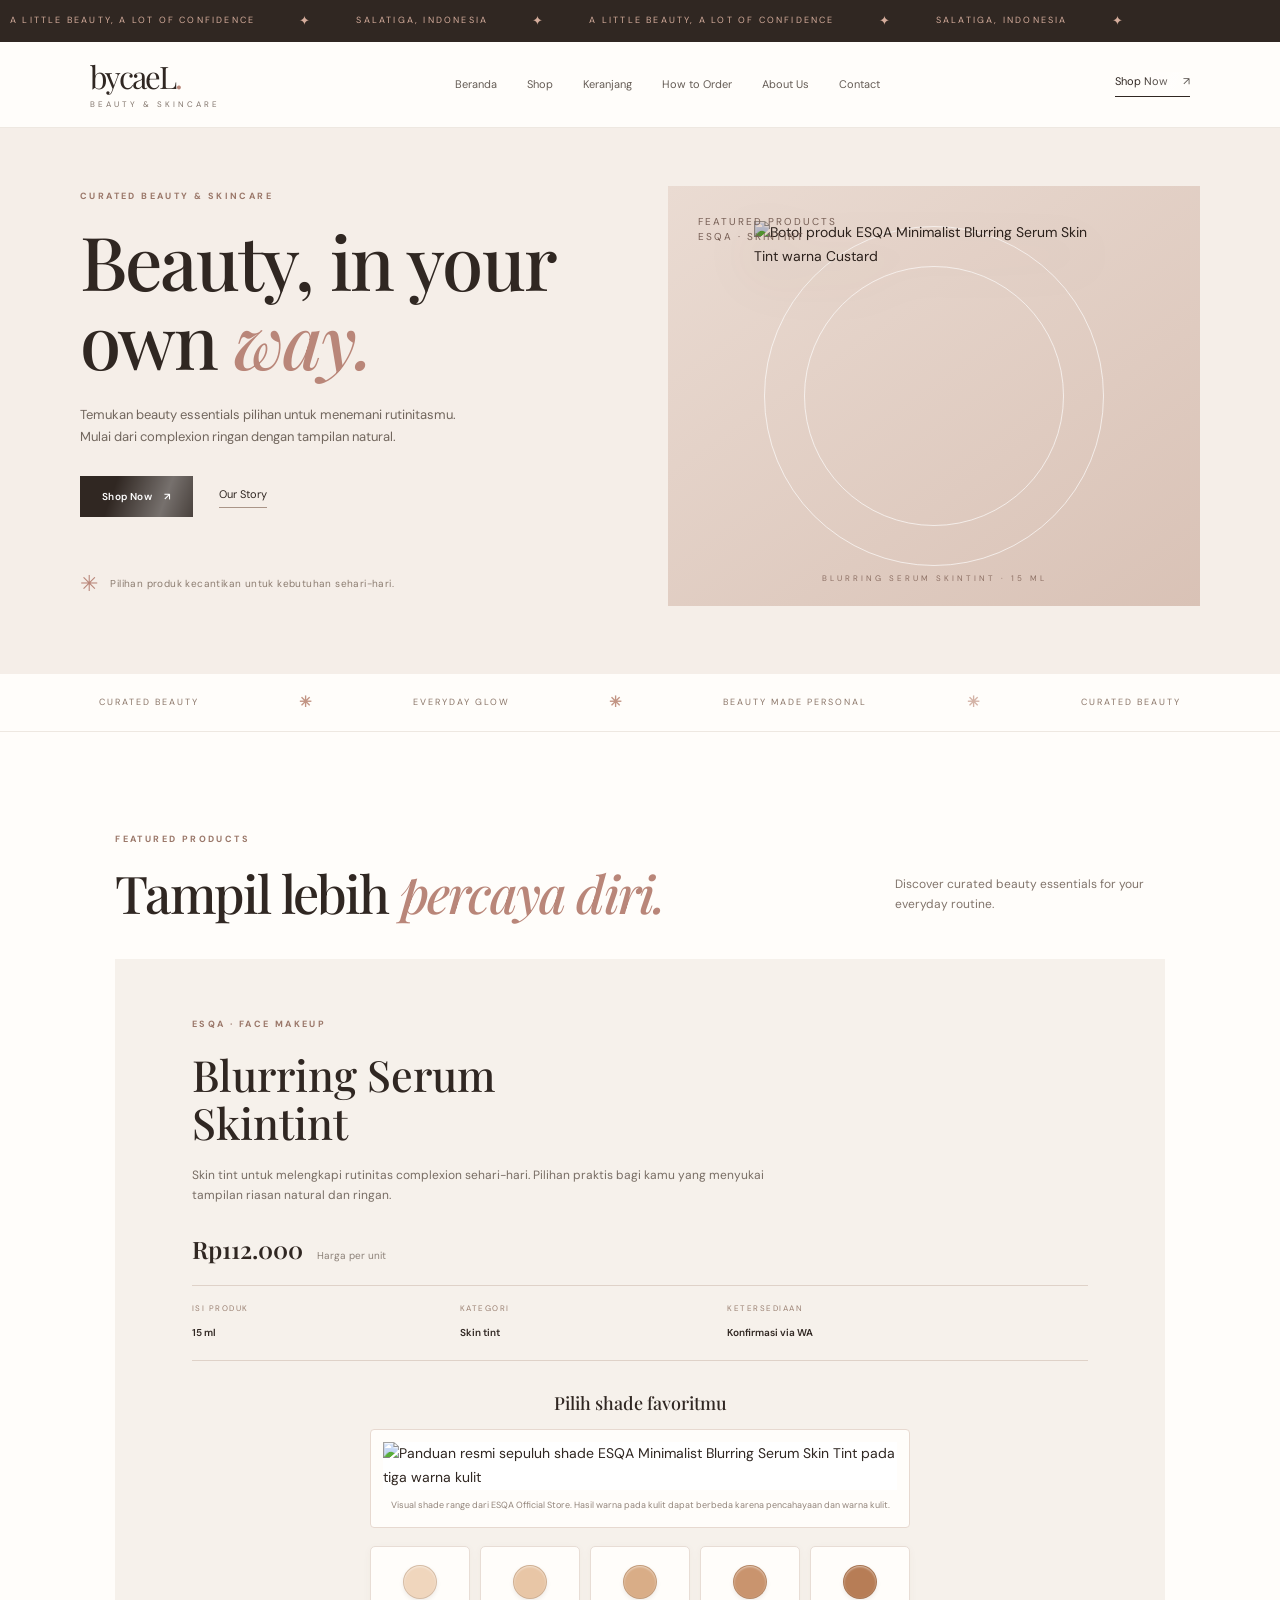
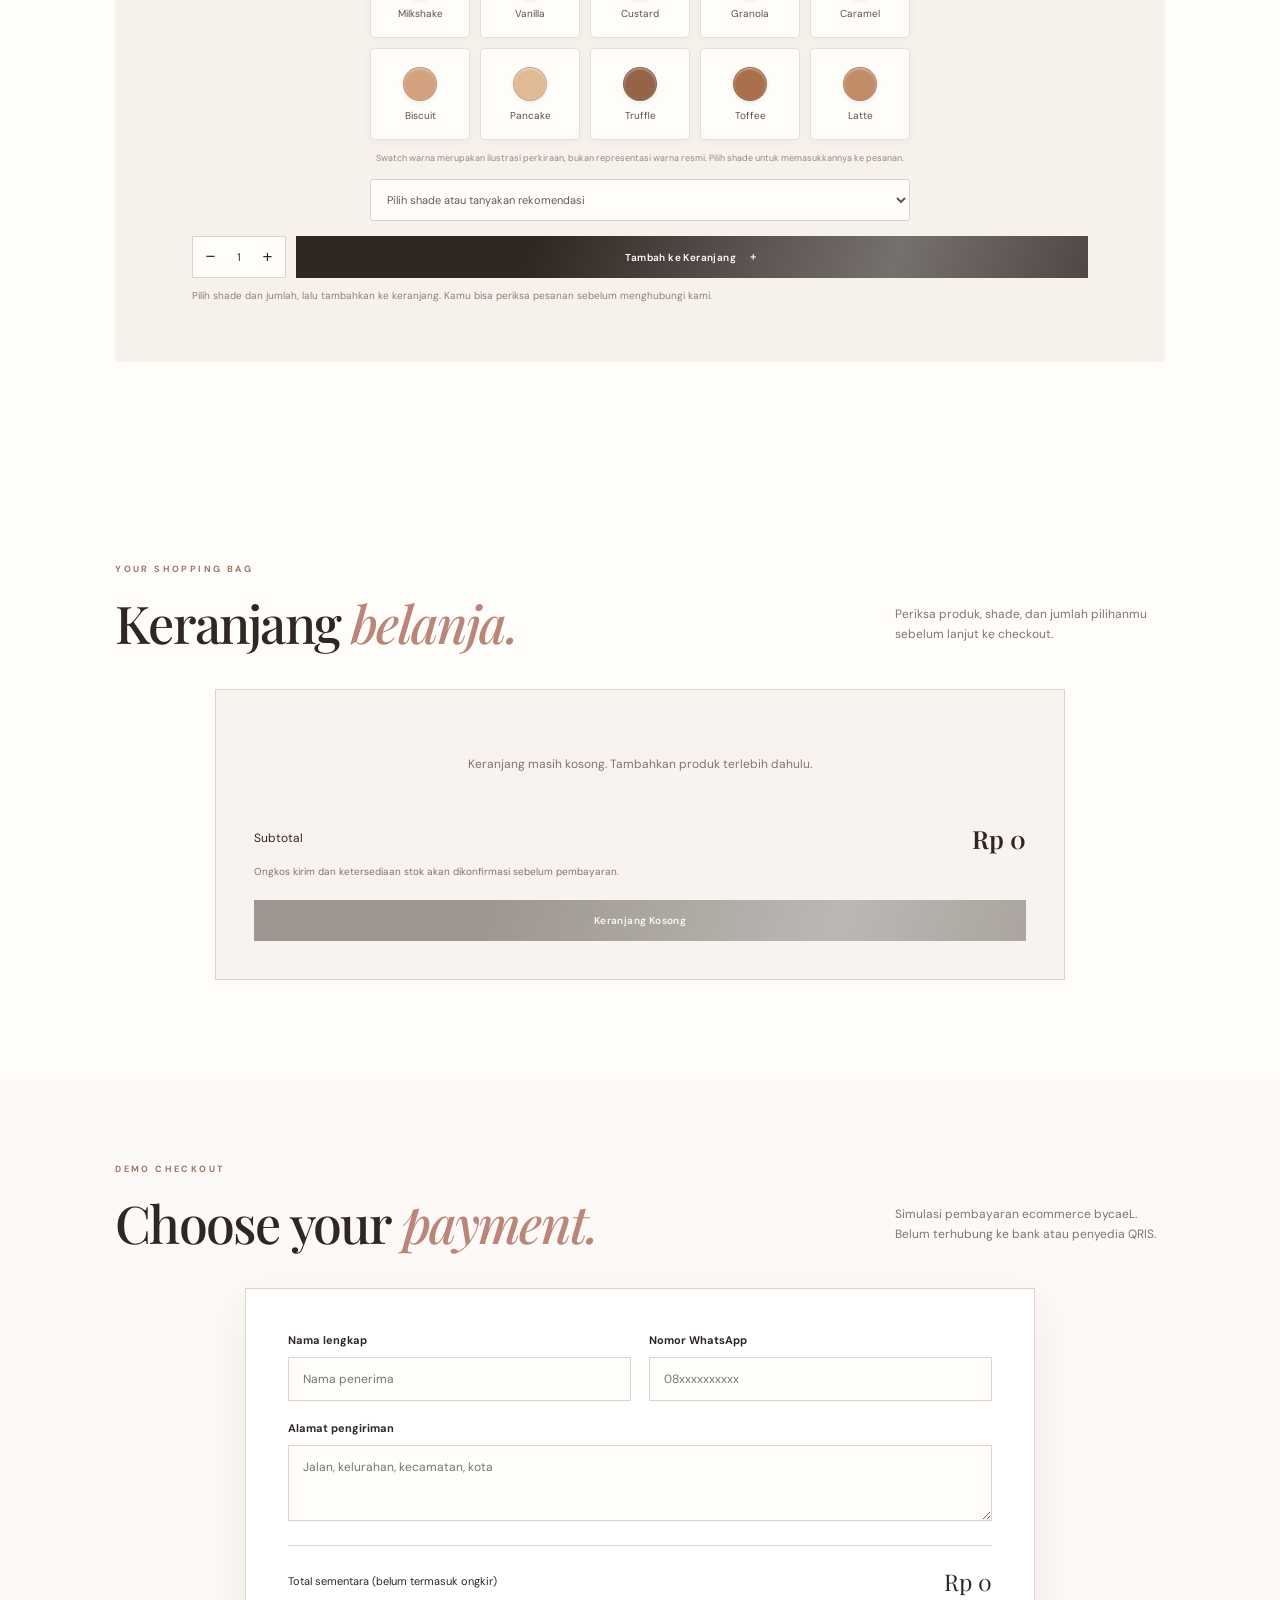
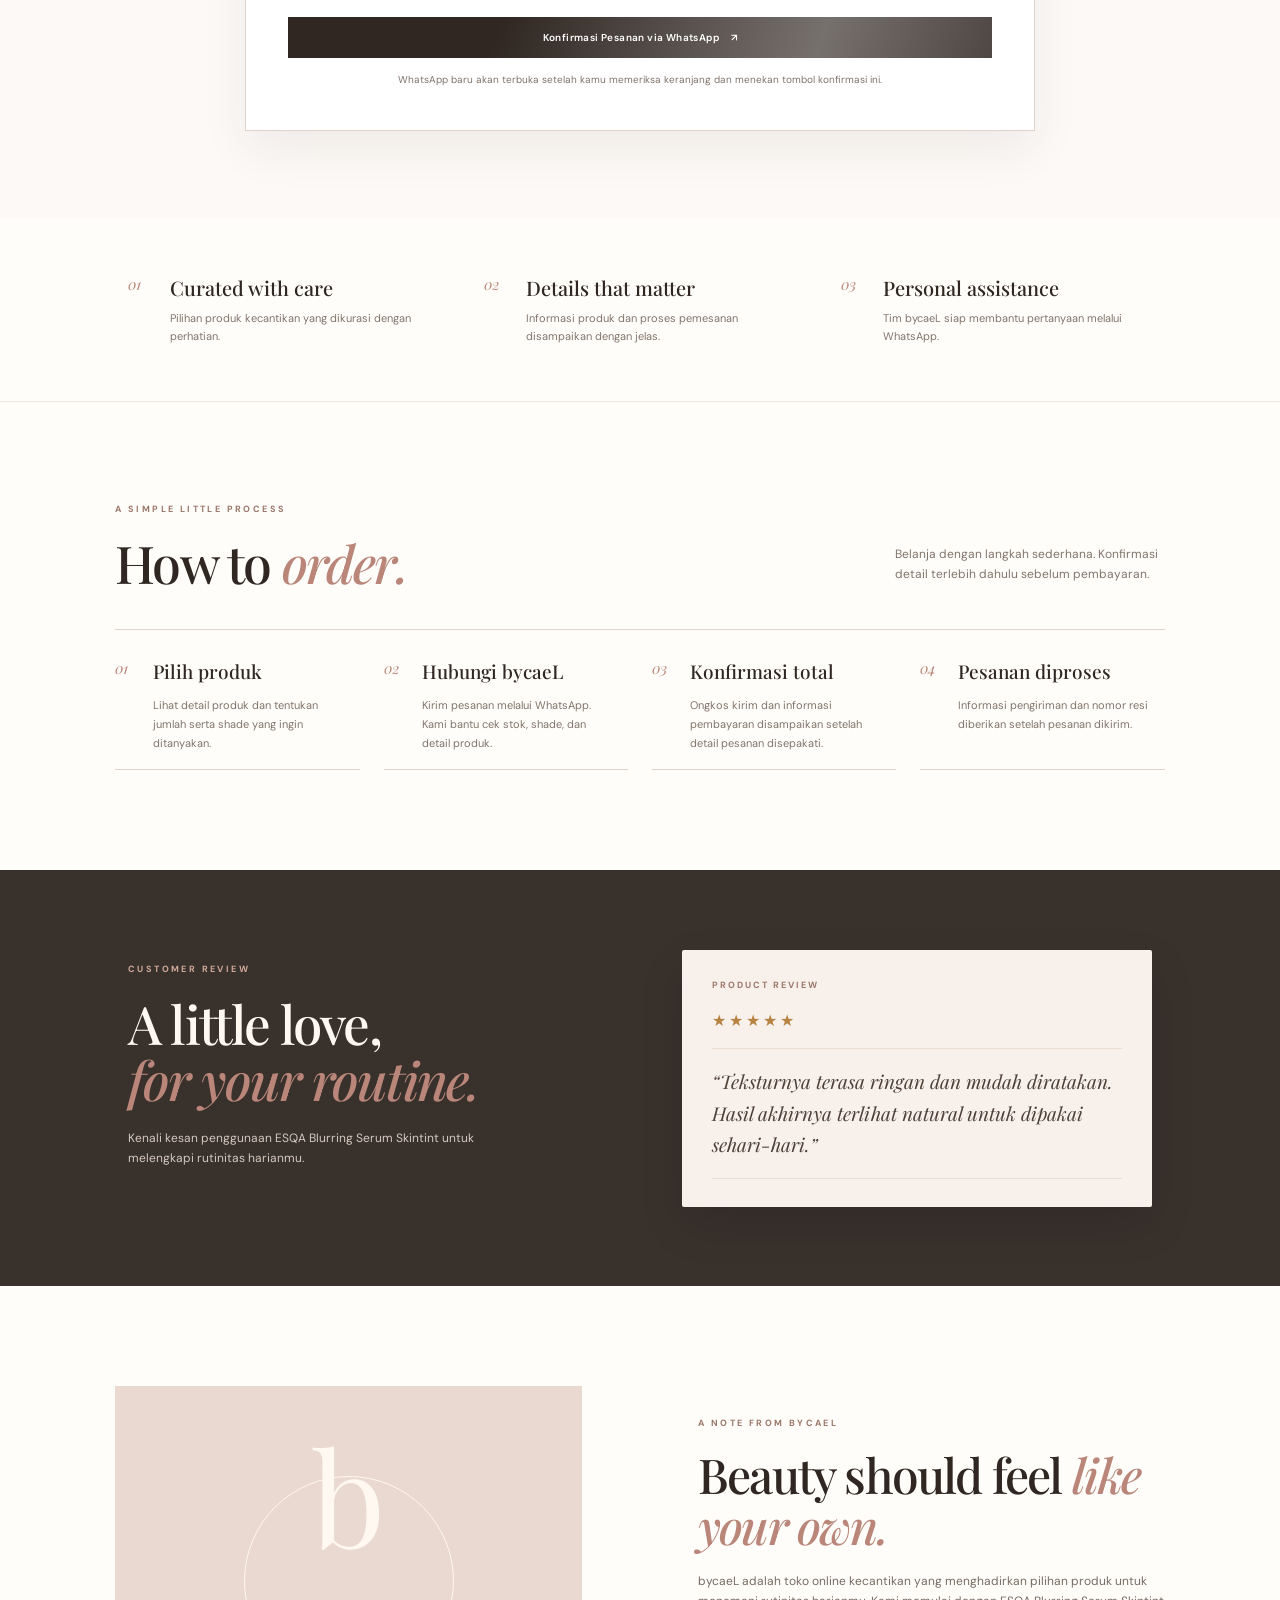
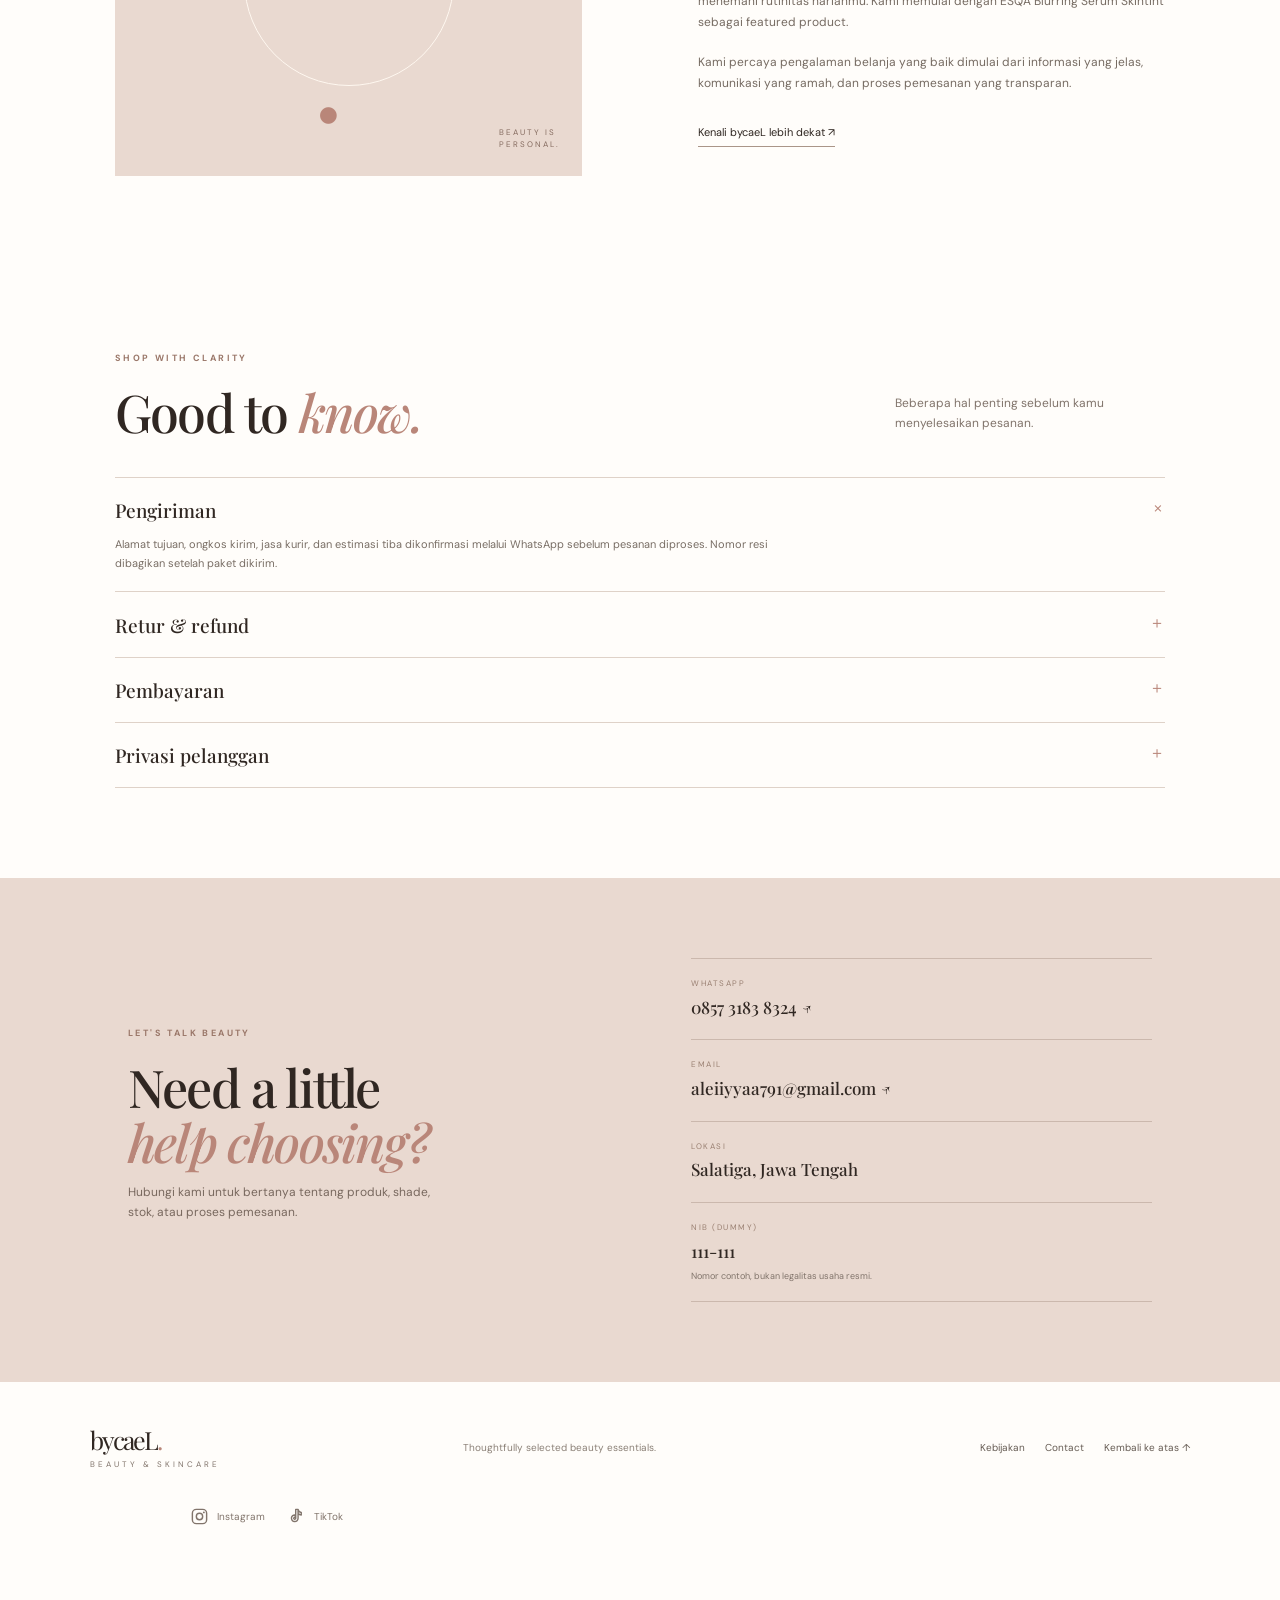
==== bycael/index.html @ 5c7ad87e "Add lowercase bycael URL alias" ====
<!doctype html>
<html lang="id">
<head>
  <meta charset="utf-8">
  <meta name="viewport" content="width=device-width, initial-scale=1">
  <meta name="theme-color" content="#f6f0eb">
  <meta name="description" content="bycaeL — ESQA Blurring Serum Skintint 15ml. Beauty essentials pilihan dengan pengalaman belanja yang jelas dan personal.">
  <title>bycaeL — The Everyday Beauty Edit</title>
  <link rel="preconnect" href="https://fonts.googleapis.com">
  <link rel="preconnect" href="https://fonts.gstatic.com" crossorigin>
  <link href="https://fonts.googleapis.com/css2?family=DM+Sans:wght@400;500;600;700&family=Playfair+Display:wght@400;500;600;700&display=swap" rel="stylesheet">
  <link rel="icon" type="image/jpeg" href="../assets/esqa-bycael.jpg">
  <link rel="stylesheet" href="../esqa-skintint/style.css?v=nib-social-11">
</head>
<body>
  <div class="announcement" aria-label="A little beauty, a lot of confidence — Salatiga, Indonesia">
    <div class="announcement-track">
      <div class="announcement-group"><span>A LITTLE BEAUTY, A LOT OF CONFIDENCE</span><b>✦</b><span>SALATIGA, INDONESIA</span><b>✦</b></div>
      <div class="announcement-group" aria-hidden="true"><span>A LITTLE BEAUTY, A LOT OF CONFIDENCE</span><b>✦</b><span>SALATIGA, INDONESIA</span><b>✦</b></div>
    </div>
  </div>
  <header class="site-header">
    <a class="brand" href="#home" aria-label="bycaeL beranda">bycaeL<span>.</span><small>BEAUTY & SKINCARE</small></a>
    <button class="menu-toggle" id="menuToggle" aria-label="Buka menu" aria-expanded="false">☰</button>
    <nav id="mainNav">
      <a href="#home">Beranda</a><a href="#product">Shop</a><a href="#cart">Keranjang</a><a href="#how">How to Order</a><a href="#about">About Us</a><a href="#contact">Contact</a>
    </nav>
    <a class="header-cta" href="#product">Shop Now <span>↗</span></a>
  </header>

  <main>
    <section class="hero" id="home">
      <div class="wrap hero-grid">
        <div class="hero-copy">
          <p class="eyebrow">CURATED BEAUTY & SKINCARE</p>
          <h1>Beauty, in your own <em>way.</em></h1>
          <p class="hero-lead">Temukan beauty essentials pilihan untuk menemani rutinitasmu. Mulai dari complexion ringan dengan tampilan natural.</p>
          <div class="hero-actions"><a class="button button-dark" href="#product">Shop Now <span>↗</span></a><a class="text-link" href="#about">Our Story</a></div>
          <div class="hero-note"><span class="sparkle">✳</span><span>Pilihan produk kecantikan untuk kebutuhan sehari-hari.</span></div>
        </div>
        <div class="hero-art hero-product" aria-label="ESQA Blurring Serum Skintint featured product">
          <div class="art-orbit orbit-one"></div><div class="art-orbit orbit-two"></div>
          <div class="art-caption">FEATURED PRODUCTS<br>ESQA · SKINTINT</div>
          <img class="hero-product-image" src="https://esqacosmetics.com/cdn/shop/files/SKINTINT_-_CUSTARD_800x.jpg?v=1729660025" alt="Botol produk ESQA Minimalist Blurring Serum Skin Tint warna Custard" fetchpriority="high">
          <div class="art-pill">YOUR DAILY<br>BEAUTY RITUAL</div>
          <div class="art-bottom">BLURRING SERUM SKINTINT · 15 ML</div>
        </div>
      </div>
    </section>

    <section class="ticker" aria-label="Pilihan bycaeL"><span>CURATED BEAUTY</span><b>✳</b><span>EVERYDAY GLOW</span><b>✳</b><span>BEAUTY MADE PERSONAL</span><b>✳</b><span>CURATED BEAUTY</span></section>

    <section class="section-wrap collection" id="product">
      <div class="section-heading"><div><p class="eyebrow">FEATURED PRODUCTS</p><h2>Tampil lebih <em>percaya diri.</em></h2></div><p>Discover curated beauty essentials for your everyday routine.</p></div>
      <article class="product-card">
        <div class="product-info">
          <p class="eyebrow">ESQA · FACE MAKEUP</p>
          <h3>Blurring Serum<br>Skintint</h3>
          <p class="product-description">Skin tint untuk melengkapi rutinitas complexion sehari-hari. Pilihan praktis bagi kamu yang menyukai tampilan riasan natural dan ringan.</p>
          <div class="price-line"><strong>Rp112.000</strong><span>Harga per unit</span></div>
          <div class="product-facts"><div><small>ISI PRODUK</small><b>15 ml</b></div><div><small>KATEGORI</small><b>Skin tint</b></div><div><small>KETERSEDIAAN</small><b>Konfirmasi via WA</b></div></div>
          <label class="shade-label" for="shade">Pilih shade favoritmu</label>
          <figure class="shade-guide"><img src="https://esqacosmetics.com/cdn/shop/files/SKINTINT-09.jpg?v=1729072866" alt="Panduan resmi sepuluh shade ESQA Minimalist Blurring Serum Skin Tint pada tiga warna kulit" loading="lazy"><figcaption>Visual shade range dari ESQA Official Store. Hasil warna pada kulit dapat berbeda karena pencahayaan dan warna kulit.</figcaption></figure>
          <div class="shade-swatches" aria-label="Daftar shade ESQA">
            <button type="button" data-shade="Milkshake" style="--swatch:#f0d6bd"><i></i><span>Milkshake</span></button>
            <button type="button" data-shade="Vanilla" style="--swatch:#e8c6a6"><i></i><span>Vanilla</span></button>
            <button type="button" data-shade="Custard" style="--swatch:#d9ad87"><i></i><span>Custard</span></button>
            <button type="button" data-shade="Granola" style="--swatch:#c9946e"><i></i><span>Granola</span></button>
            <button type="button" data-shade="Caramel" style="--swatch:#b77d56"><i></i><span>Caramel</span></button>
            <button type="button" data-shade="Biscuit" style="--swatch:#d3a17d"><i></i><span>Biscuit</span></button>
            <button type="button" data-shade="Pancake" style="--swatch:#e0b995"><i></i><span>Pancake</span></button>
            <button type="button" data-shade="Truffle" style="--swatch:#936448"><i></i><span>Truffle</span></button>
            <button type="button" data-shade="Toffee" style="--swatch:#a96f4d"><i></i><span>Toffee</span></button>
            <button type="button" data-shade="Latte" style="--swatch:#c18c68"><i></i><span>Latte</span></button>
          </div>
          <p class="shade-note">Swatch warna merupakan ilustrasi perkiraan, bukan representasi warna resmi. Pilih shade untuk memasukkannya ke pesanan.</p>
          <select id="shade" aria-label="Pilihan shade"><option value="">Pilih shade atau tanyakan rekomendasi</option><option>Milkshake</option><option>Vanilla</option><option>Custard</option><option>Granola</option><option>Caramel</option><option>Biscuit</option><option>Pancake</option><option>Truffle</option><option>Toffee</option><option>Latte</option><option>Mohon rekomendasi shade</option></select>
          <div class="buy-row"><div class="quantity"><button type="button" id="minus" aria-label="Kurangi jumlah">−</button><output id="qty">1</output><button type="button" id="plus" aria-label="Tambah jumlah">+</button></div><button class="button button-dark buy-button" id="addToCartButton" type="button">Tambah ke Keranjang <span>＋</span></button></div>
          <p class="microcopy" id="cartNotice" role="status">Pilih shade dan jumlah, lalu tambahkan ke keranjang. Kamu bisa periksa pesanan sebelum menghubungi kami.</p>
        </div>
      </article>
    </section>

    <section class="section-wrap cart-section" id="cart">
      <div class="section-heading"><div><p class="eyebrow">YOUR SHOPPING BAG</p><h2>Keranjang <em>belanja.</em></h2></div><p>Periksa produk, shade, dan jumlah pilihanmu sebelum lanjut ke checkout.</p></div>
      <div class="cart-card">
        <div id="cartItems" class="cart-items"><p class="cart-empty">Keranjang masih kosong. Tambahkan produk terlebih dahulu.</p></div>
        <div class="cart-summary"><span>Subtotal</span><strong id="cartSubtotal">Rp0</strong></div>
        <p class="cart-note">Ongkos kirim dan ketersediaan stok akan dikonfirmasi sebelum pembayaran.</p>
        <button class="button button-dark cart-checkout" id="checkoutButton" type="button" disabled>Lanjut ke Checkout <span>↓</span></button>
      </div>
    </section>

    <section class="section-wrap payment-section" id="payment">
      <div class="section-heading"><div><p class="eyebrow">DEMO CHECKOUT</p><h2>Choose your <em>payment.</em></h2></div><p>Simulasi pembayaran ecommerce bycaeL. Belum terhubung ke bank atau penyedia QRIS.</p></div>
      <form class="payment-card" id="paymentForm">
        <div class="payment-fields">
          <label>Nama lengkap<input id="buyerName" name="buyerName" autocomplete="name" required placeholder="Nama penerima"></label>
          <label>Nomor WhatsApp<input id="buyerPhone" name="buyerPhone" inputmode="tel" autocomplete="tel" required placeholder="08xxxxxxxxxx"></label>
          <label class="payment-address">Alamat pengiriman<textarea id="buyerAddress" name="buyerAddress" rows="3" required placeholder="Jalan, kelurahan, kecamatan, kota"></textarea></label>
        </div>
        <div class="payment-total"><span>Total sementara (belum termasuk ongkir)</span><strong id="paymentTotal">Rp0</strong></div>
        <button class="button button-dark payment-submit" type="submit">Konfirmasi Pesanan via WhatsApp <span>↗</span></button>
        <p class="payment-disclaimer" id="paymentResult" role="status">WhatsApp baru akan terbuka setelah kamu memeriksa keranjang dan menekan tombol konfirmasi ini.</p>
      </form>
    </section>

    <section class="benefits">
      <div><span>01</span><h3>Curated with care</h3><p>Pilihan produk kecantikan yang dikurasi dengan perhatian.</p></div>
      <div><span>02</span><h3>Details that matter</h3><p>Informasi produk dan proses pemesanan disampaikan dengan jelas.</p></div>
      <div><span>03</span><h3>Personal assistance</h3><p>Tim bycaeL siap membantu pertanyaan melalui WhatsApp.</p></div>
    </section>

    <section class="section-wrap order-section" id="how">
      <div class="section-heading"><div><p class="eyebrow">A SIMPLE LITTLE PROCESS</p><h2>How to <em>order.</em></h2></div><p>Belanja dengan langkah sederhana. Konfirmasi detail terlebih dahulu sebelum pembayaran.</p></div>
      <ol class="steps">
        <li><span>01</span><div><b>Pilih produk</b><p>Lihat detail produk dan tentukan jumlah serta shade yang ingin ditanyakan.</p></div></li>
        <li><span>02</span><div><b>Hubungi bycaeL</b><p>Kirim pesanan melalui WhatsApp. Kami bantu cek stok, shade, dan detail produk.</p></div></li>
        <li><span>03</span><div><b>Konfirmasi total</b><p>Ongkos kirim dan informasi pembayaran disampaikan setelah detail pesanan disepakati.</p></div></li>
        <li><span>04</span><div><b>Pesanan diproses</b><p>Informasi pengiriman dan nomor resi diberikan setelah pesanan dikirim.</p></div></li>
      </ol>
    </section>

    <section class="review-section" id="reviews">
      <div class="review-inner"><p class="eyebrow">CUSTOMER REVIEW</p><h2>A little love,<br><em>for your routine.</em></h2><p>Kenali kesan penggunaan ESQA Blurring Serum Skintint untuk melengkapi rutinitas harianmu.</p></div>
      <div class="review-summary demo-review"><div class="demo-review-label">PRODUCT REVIEW</div><div class="demo-stars" aria-label="Ilustrasi bintang">★★★★★</div><blockquote>“Teksturnya terasa ringan dan mudah diratakan. Hasil akhirnya terlihat natural untuk dipakai sehari-hari.”</blockquote></div>
    </section>

    <section class="section-wrap about-section" id="about">
      <div class="about-art"><div class="about-circle">b<span>.</span></div><p>BEAUTY IS<br>PERSONAL.</p></div>
      <div class="about-copy"><p class="eyebrow">A NOTE FROM BYCAEL</p><h2>Beauty should feel <em>like your own.</em></h2><p>bycaeL adalah toko online kecantikan yang menghadirkan pilihan produk untuk menemani rutinitas harianmu. Kami memulai dengan ESQA Blurring Serum Skintint sebagai featured product.</p><p>Kami percaya pengalaman belanja yang baik dimulai dari informasi yang jelas, komunikasi yang ramah, dan proses pemesanan yang transparan.</p><a class="text-link" href="#contact">Kenali bycaeL lebih dekat ↗</a></div>
    </section>

    <section class="section-wrap policy-section" id="policies">
      <div class="section-heading"><div><p class="eyebrow">SHOP WITH CLARITY</p><h2>Good to <em>know.</em></h2></div><p>Beberapa hal penting sebelum kamu menyelesaikan pesanan.</p></div>
      <div class="policy-grid">
        <details open><summary>Pengiriman <span>＋</span></summary><p>Alamat tujuan, ongkos kirim, jasa kurir, dan estimasi tiba dikonfirmasi melalui WhatsApp sebelum pesanan diproses. Nomor resi dibagikan setelah paket dikirim.</p></details>
        <details><summary>Retur & refund <span>＋</span></summary><p>Jika produk diterima dalam kondisi rusak atau tidak sesuai pesanan, hubungi kami melalui WhatsApp dengan menyertakan video unboxing dan foto kondisi paket. Solusi dibahas berdasarkan kondisi pesanan.</p></details>
        <details><summary>Pembayaran <span>＋</span></summary><p>Pemesanan dikonfirmasi secara manual melalui WhatsApp. Detail pembayaran diberikan setelah stok, shade, total pesanan, dan ongkos kirim disepakati. Jangan melakukan pembayaran ke rekening yang tidak dikonfirmasi melalui kanal resmi toko.</p></details>
        <details><summary>Privasi pelanggan <span>＋</span></summary><p>Data nama, nomor telepon, dan alamat hanya diminta untuk komunikasi pesanan dan pengiriman. Kami tidak meminta kata sandi, PIN, atau kode OTP pelanggan.</p></details>
      </div>
    </section>

    <section class="contact-section" id="contact"><div><p class="eyebrow">LET'S TALK BEAUTY</p><h2>Need a little<br><em>help choosing?</em></h2><p>Hubungi kami untuk bertanya tentang produk, shade, stok, atau proses pemesanan.</p></div><div class="contact-details"><a href="https://wa.me/6285731838324" target="_blank" rel="noopener"><small>WHATSAPP</small><b>0857 3183 8324 ↗</b></a><a href="mailto:aleiiyyaa791@gmail.com"><small>EMAIL</small><b>aleiiyyaa791@gmail.com ↗</b></a><div><small>LOKASI</small><b>Salatiga, Jawa Tengah</b></div><div class="business-registration"><small>NIB (DUMMY)</small><b>111-111</b><em>Nomor contoh, bukan legalitas usaha resmi.</em></div></div></section>
  </main>

  <footer><a class="brand footer-brand" href="#home">bycaeL<span>.</span><small>BEAUTY & SKINCARE</small></a><p>Thoughtfully selected beauty essentials.</p><div><a href="#policies">Kebijakan</a><a href="#contact">Contact</a><a href="#home">Kembali ke atas ↑</a></div><div class="social-links" aria-label="Media sosial bycaeL"><a href="https://www.instagram.com/crybaby3nd?vrfl=dzgyaWFjaWMxbGp1" target="_blank" rel="noopener noreferrer" aria-label="Instagram bycaeL"><svg viewBox="0 0 24 24" aria-hidden="true"><rect x="3" y="3" width="18" height="18" rx="5" fill="none" stroke="currentColor" stroke-width="1.8"/><circle cx="12" cy="12" r="4" fill="none" stroke="currentColor" stroke-width="1.8"/><circle cx="17.5" cy="6.8" r="1.2" fill="currentColor"/></svg><span>Instagram</span></a><a href="https://www.tiktok.com/@flo0werskyy?_r=1&amp;_t=ZS-9B18ALqnRTA" target="_blank" rel="noopener noreferrer" aria-label="TikTok bycaeL"><svg viewBox="0 0 24 24" aria-hidden="true"><path d="M14 3v11.2a4.2 4.2 0 1 1-3.6-4.15v3.1a1.25 1.25 0 1 0 .6 1.05V3h3c.35 2.2 1.65 3.65 4 4v3.05A8 8 0 0 1 14 8.4" fill="none" stroke="currentColor" stroke-width="1.8" stroke-linecap="round" stroke-linejoin="round"/></svg><span>TikTok</span></a></div><small class="copyright">© 2026 bycaeL. Informasi produk dan ketersediaan dapat berubah setelah konfirmasi.</small></footer>
  <script src="../esqa-skintint/script.js"></script>
</body>
</html>
---- esqa-skintint/style.css ----
:root{--ink:#302722;--muted:#81746b;--cream:#f5eee8;--paper:#fffdfa;--rose:#e6d2c8;--line:#dfd2c8;--accent:#b98679;--serif:'Playfair Display',Georgia,serif;--sans:'DM Sans',Arial,sans-serif}
*{box-sizing:border-box}html{scroll-behavior:smooth;scroll-padding-top:90px}body{margin:0;background:var(--paper);color:var(--ink);font:14px/1.7 var(--sans);-webkit-font-smoothing:antialiased}img{max-width:100%;display:block}a{color:inherit}.announcement{background:var(--ink);color:#f8f1e9;text-align:center;padding:9px 12px;font-size:9px;letter-spacing:2px}.announcement span{color:#d5ad9c;margin:0 10px}.site-header{height:86px;padding:0 7%;display:flex;align-items:center;justify-content:space-between;background:var(--paper);position:sticky;top:0;z-index:10;border-bottom:1px solid #eee8e1}.brand{font:31px/1 var(--serif);text-decoration:none;color:var(--ink);letter-spacing:-2px}.brand span{color:var(--accent)}.brand small{display:block;font:8px var(--sans);letter-spacing:3px;margin-top:7px;color:var(--muted)}nav{display:flex;gap:30px}nav a{text-decoration:none;font-size:11px;color:#655c55}nav a:hover{color:var(--accent)}.header-cta{font-size:11px;text-decoration:none;border-bottom:1px solid var(--ink);padding-bottom:5px}.header-cta span,.button span{margin-left:12px}.menu-toggle{display:none;background:none;border:0;font-size:22px;color:var(--ink)}.wrap{max-width:1160px;margin:auto;padding:0 20px}.eyebrow{font-size:9px;letter-spacing:2.4px;color:#9a7769;font-weight:700;margin:0 0 18px}
.hero{background:var(--cream);padding:58px 0 68px;overflow:hidden}.hero-grid{display:grid;grid-template-columns:1fr 1fr;gap:5%;align-items:center}.hero-copy{max-width:510px}.hero h1,.section-heading h2,.about-copy h2,.review-inner h2,.contact-section h2{font:500 clamp(45px,5.8vw,76px)/1.06 var(--serif);letter-spacing:-1.8px;margin:0}.hero h1 em,.section-heading h2 em,.about-copy h2 em,.review-inner h2 em,.contact-section h2 em{font-weight:500;color:var(--accent)}.hero-lead{max-width:390px;color:#71665d;margin:24px 0 28px;font-size:13px}.hero-actions{display:flex;align-items:center;gap:26px;flex-wrap:wrap}.button{display:inline-flex;align-items:center;justify-content:center;padding:14px 22px;text-decoration:none;font:600 10px var(--sans);letter-spacing:.4px;border:0;cursor:pointer;transition:background .2s,transform .2s}.button-dark{background:var(--ink);color:#fff}.button-dark:hover{background:#59483e;transform:translateY(-2px)}.text-link{font-size:11px;color:var(--ink);text-decoration:none;border-bottom:1px solid #aa9588;padding-bottom:4px}.hero-note{display:flex;align-items:center;gap:12px;margin-top:48px;color:#8b7c70;font-size:10px;letter-spacing:.4px}.sparkle{font-size:22px;color:var(--accent)}.hero-art{position:relative;min-height:420px;background:#e8d7ce;overflow:hidden;display:grid;place-items:center}.art-orbit{position:absolute;border:1px solid rgba(255,255,255,.65);border-radius:50%;width:340px;height:340px}.orbit-two{width:260px;height:260px}.art-caption{position:absolute;top:28px;left:30px;font:10px/1.5 var(--sans);letter-spacing:2px;color:#765e54}.art-flower{font-size:165px;color:#fff9f3;opacity:.85;line-height:1}.art-pill{position:absolute;right:32px;bottom:75px;background:#f9f3ed;border-radius:50%;width:110px;height:110px;display:grid;place-content:center;text-align:center;font-size:9px;line-height:1.5;letter-spacing:1px;color:#947365;transform:rotate(12deg)}.art-bottom{position:absolute;bottom:20px;left:0;right:0;text-align:center;font-size:8px;letter-spacing:3px;color:#8c6f63}
.ticker{height:58px;display:flex;justify-content:space-evenly;align-items:center;background:#fffdfa;border-bottom:1px solid #eee8e1;color:#8b7669;font-size:9px;letter-spacing:2px;white-space:nowrap}.ticker b{color:#c29483;font-size:15px}.section-wrap{padding:100px 9%}.section-heading{display:flex;justify-content:space-between;align-items:end;gap:30px;margin-bottom:38px}.section-heading h2{font-size:clamp(38px,4.2vw,52px)}.section-heading>p{max-width:270px;color:var(--muted);font-size:12px;margin:0 0 6px}.product-card{display:grid;grid-template-columns:1fr;background:#f6f1eb}.product-visual{min-height:500px;background:#e8d7ce;position:relative;display:grid;place-items:center;padding:50px;overflow:hidden}.product-visual img{width:min(78%,390px);height:auto;max-height:440px;object-fit:contain;position:relative;z-index:1;border-radius:2px;box-shadow:0 18px 38px rgba(74,48,37,.10)}.product-visual img[hidden]{display:none}.product-stamp{position:absolute;top:28px;left:28px;border:1px solid #b89585;border-radius:50%;width:75px;height:75px;display:grid;place-content:center;text-align:center;font-size:8px;letter-spacing:1px;color:#8c6b5e;transform:rotate(-12deg);z-index:2}.visual-caption{position:absolute;bottom:25px;font-size:8px;letter-spacing:2px;color:#8c6b5e}.image-fallback{width:230px;height:330px;background:#f6eee6;border:1px solid #c6a99b;display:flex;flex-direction:column;justify-content:center;align-items:center;box-shadow:15px 20px 30px #9c7d6b33;color:#55463e}.image-fallback span{font:36px var(--serif)}.image-fallback small{font-size:9px;letter-spacing:2px;text-align:center;margin-top:12px}.product-info{width:min(100%,680px);justify-self:end;padding:55px clamp(28px,7%,90px) 45px;align-self:center}.product-info h3{font:500 43px/1.13 var(--serif);margin:0 0 18px}.product-description{font-size:12px;color:#786d64;max-width:410px}.price-line{display:flex;align-items:baseline;gap:14px;margin:27px 0 20px}.price-line strong{font:600 24px var(--serif)}.price-line span,.microcopy{font-size:10px;color:#8c8178}.product-facts{display:grid;grid-template-columns:1fr 1fr 1.4fr;border-top:1px solid var(--line);border-bottom:1px solid var(--line);padding:16px 0;margin-bottom:20px;gap:10px}.product-facts small,.contact-details small{display:block;font-size:8px;letter-spacing:1.5px;color:#9a8072;margin-bottom:5px}.product-facts b{font-size:10px;font-weight:600}.shade-label{display:block;font-size:10px;margin-bottom:7px}select{width:100%;padding:12px;border:1px solid var(--line);background:#fffdfa;color:#645950;font:11px var(--sans)}.buy-row{display:flex;gap:10px;margin-top:15px}.quantity{display:flex;align-items:center;border:1px solid var(--line);background:#fffdfa}.quantity button{width:35px;border:0;background:none;font-size:17px;color:var(--ink);cursor:pointer}.quantity output{min-width:22px;text-align:center;font-size:11px}.buy-button{flex:1}.microcopy{margin-top:9px}
.benefits{display:grid;grid-template-columns:repeat(3,1fr);padding:55px 10%;gap:45px;background:#fffdfa;border-bottom:1px solid #eee8e1}.benefits>div{position:relative;padding-left:42px}.benefits span,.steps li>span{position:absolute;left:0;top:0;font:italic 15px var(--serif);color:var(--accent)}.benefits h3{font:500 20px var(--serif);margin:0 0 8px}.benefits p{font-size:11px;color:var(--muted);margin:0}.steps{list-style:none;margin:0;padding:0;border-top:1px solid var(--line);display:grid;grid-template-columns:repeat(4,1fr);gap:24px}.steps li{position:relative;padding:28px 15px 0 38px;border-bottom:1px solid var(--line);min-height:140px}.steps li>span{top:28px}.steps b{font:500 19px var(--serif)}.steps p{font-size:11px;color:var(--muted);margin:10px 0}
.review-section{background:#39312c;color:#fff8f1;padding:80px 10%;display:flex;align-items:center;justify-content:space-between;gap:48px}.review-inner{max-width:430px;flex:1}.review-inner .eyebrow{color:#d2a99a}.review-inner h2{font-size:53px}.review-inner>p:not(.eyebrow){color:#d5c9c0;font-size:12px;max-width:370px;margin:20px 0 25px}.button-light{background:#f7eee7;color:#392f2a}.review-summary{width:min(100%,470px);background:#f8f1eb;color:#352d28;padding:28px 30px;box-shadow:0 18px 45px rgba(0,0,0,.12)}.review-score{display:flex;align-items:center;gap:14px;flex-wrap:wrap}.review-score strong{font:500 48px/1 var(--serif)}.review-score span{color:#b78342;letter-spacing:2px;font-size:14px}.review-score small{width:100%;font-size:9px;color:#88796f}.review-count{font:500 21px var(--serif);margin:18px 0}.review-count span{font:10px var(--sans);color:#88796f}.review-highlights{padding:15px 17px;background:#fffaf6;border:1px solid #eaded5;font-size:11px}.review-highlights b{font-size:12px}.review-highlights p{margin:8px 0 0;color:#655a52}.review-disclaimer{font-size:9px;line-height:1.5;color:#88796f;margin:15px 0 0}
.about-section{display:grid;grid-template-columns:1fr 1fr;gap:11%;align-items:center}.about-art{height:390px;background:#e9d9d0;display:grid;place-items:center;position:relative}.about-circle{width:210px;height:210px;border:1px solid #fff8f0;border-radius:50%;display:grid;place-content:center;font:130px var(--serif);color:#fff8f0}.about-circle span{color:var(--accent)}.about-art p{position:absolute;bottom:18px;right:22px;font-size:8px;line-height:1.5;letter-spacing:2px;color:#856b5f}.about-copy h2{font-size:48px}.about-copy>p:not(.eyebrow){font-size:12px;color:#766b62;margin:20px 0}.about-copy .text-link{display:inline-block;margin-top:10px}
.policy-section{padding-top:75px;padding-bottom:90px}.policy-grid{border-top:1px solid var(--line)}details{border-bottom:1px solid var(--line);padding:19px 0}summary{cursor:pointer;list-style:none;font:500 19px var(--serif);display:flex;justify-content:space-between}summary::-webkit-details-marker{display:none}summary span{font:16px var(--sans);color:var(--accent)}details p{max-width:700px;color:#796e65;font-size:11px;margin:12px 0 0}.contact-section{background:#e9d9d0;padding:80px 10%;display:grid;grid-template-columns:1fr 1fr;gap:10%;align-items:center}.contact-section h2{font-size:52px}.contact-section>div>p:not(.eyebrow){font-size:12px;color:#78685e;max-width:330px}.contact-details{border-top:1px solid #cbb8ad}.contact-details>a,.contact-details>div{display:block;padding:18px 0;border-bottom:1px solid #cbb8ad;text-decoration:none;color:var(--ink)}.contact-details b{font:500 17px var(--serif)}footer{padding:45px 7% 25px;display:grid;grid-template-columns:1fr 1fr 1fr;align-items:center;gap:20px}footer>p{font-size:10px;color:#8b8077}footer>div{display:flex;justify-content:flex-end;gap:20px}footer>div a{font-size:10px;color:#665c54;text-decoration:none}.footer-brand{font-size:25px}.copyright{grid-column:1/-1;border-top:1px solid #eee8e1;padding-top:18px;color:#9a9088;font-size:9px;letter-spacing:.4px}
@media(max-width:800px){.site-header{height:72px;padding:0 5%}.menu-toggle{display:block;margin-left:auto;margin-right:18px}nav{display:none;position:absolute;top:72px;left:0;right:0;background:var(--paper);padding:20px 7%;flex-direction:column;gap:16px;border-bottom:1px solid var(--line)}nav.open{display:flex}.header-cta{font-size:10px}.hero{padding:48px 0 45px}.hero-grid{grid-template-columns:1fr;gap:32px}.hero-art{min-height:330px}.hero-note{margin-top:35px}.ticker{overflow:hidden;gap:22px;justify-content:flex-start;padding:0 20px}.ticker span:nth-of-type(n+3),.ticker b:nth-of-type(n+3){display:none}.section-wrap{padding:70px 7%}.section-heading{display:block}.section-heading>p{margin-top:15px}.product-card{grid-template-columns:1fr}.product-info{width:100%;padding:38px 7% 35px}.product-info{padding:40px 7%}.product-info h3{font-size:38px}.benefits{grid-template-columns:1fr;gap:25px;padding:45px 8%}.steps{grid-template-columns:1fr 1fr;gap:12px}.steps li{min-height:125px}.review-section{display:grid;grid-template-columns:1fr;gap:30px;padding:58px 7%}.review-summary{width:100%;padding:23px 20px}.about-section{grid-template-columns:1fr;gap:35px}.about-art{height:300px}.about-copy h2{font-size:42px}.policy-section{padding-top:70px;padding-bottom:75px}.contact-section{grid-template-columns:1fr;padding:65px 8%;gap:30px}.contact-section h2{font-size:45px}footer{grid-template-columns:1fr 1fr;padding:35px 7%}footer>p{grid-column:1/-1;grid-row:2;margin:0}footer>div{grid-column:1/-1;justify-content:flex-start;flex-wrap:wrap}.copyright{grid-row:4}}
@media(max-width:390px){.header-cta{display:none}.hero h1{font-size:45px}.product-facts{grid-template-columns:1fr 1fr}.product-facts>div:last-child{grid-column:1/-1}.buy-row{flex-wrap:wrap}.quantity{height:46px}.buy-button{min-width:180px}.review-inner h2{font-size:40px}.steps{grid-template-columns:1fr}}

/* Visual shade selector */
.shade-swatches{display:grid;grid-template-columns:repeat(5,minmax(0,1fr));gap:9px;margin:4px 0 8px}.shade-swatches button{min-width:0;min-height:82px;display:flex;flex-direction:column;align-items:center;justify-content:center;gap:7px;border:1px solid #e5d8cf;background:#fffdfa;color:#5d5048;border-radius:12px;padding:9px 4px;font:10px var(--sans);cursor:pointer;transition:transform .18s,border-color .18s,background .18s;box-shadow:0 2px 8px #6c4d3d0a}.shade-swatches button i{display:block;width:31px;height:31px;border-radius:50%;background:var(--swatch);border:1px solid #6e574333;box-shadow:inset 0 1px 2px #ffffff88,0 2px 4px #49352a18}.shade-swatches button span{font-size:9px;line-height:1.2}.shade-swatches button:hover{transform:translateY(-2px);border-color:#b88e7d}.shade-swatches button.active{background:#f0e4dc;border:1px solid #987262;box-shadow:0 0 0 1px #987262 inset}.shade-swatches button.active i{outline:2px solid #8f6d5d;outline-offset:3px}.shade-swatches button:focus-visible{outline:2px solid var(--accent);outline-offset:3px}.shade-note{font-size:9px;line-height:1.5;color:#96877c;margin:0 0 13px}#shade{margin-top:0}@media(max-width:390px){.shade-swatches{grid-template-columns:repeat(5,minmax(0,1fr));gap:6px}.shade-swatches button{min-height:75px;padding:7px 2px}.shade-swatches button i{width:27px;height:27px}.shade-swatches button span{font-size:8px}}
/* Official ESQA shade range image */
.shade-guide{margin:0 0 17px;padding:10px;background:#fffdfa;border:1px solid #e6d9d0;border-radius:12px}.shade-guide img{display:block;width:100%;height:auto;max-height:310px;object-fit:contain;background:#fff}.shade-guide figcaption{font-size:9px;line-height:1.45;color:#92847a;margin:8px 3px 1px}@media(max-width:600px){.shade-guide{padding:7px}.shade-guide img{max-height:none}}

/* Product photography in homepage hero */
.hero-product{isolation:isolate;background:linear-gradient(145deg,#eadbd2,#d9c2b6)}.hero-product-image{position:relative;z-index:1;display:block;width:min(68%,360px);height:350px;object-fit:contain;filter:drop-shadow(0 22px 24px rgba(65,43,34,.18));mix-blend-mode:multiply}.hero-product .art-orbit{z-index:-0;pointer-events:none}.hero-product .art-caption,.hero-product .art-pill,.hero-product .art-bottom{z-index:2}@media(max-width:760px){.hero-product{min-height:340px}.hero-product-image{width:min(72%,300px);height:280px}.hero-grid{gap:30px}}


/* Center the ESQA shade chooser without changing the product layout */
.product-info .shade-label{text-align:center;font-weight:600;margin-top:22px}
.product-info .shade-guide{width:100%;max-width:560px;margin:0 auto 17px}
.product-info .shade-swatches{width:100%;max-width:560px;margin:12px auto 10px;justify-content:center}
.product-info .shade-note{max-width:560px;margin:0 auto 13px;text-align:center}
.product-info #shade{display:block;width:100%;max-width:560px;margin:0 auto}
@media(max-width:700px){
 .product-info .shade-guide,.product-info .shade-swatches,.product-info .shade-note,.product-info #shade{max-width:560px}
}

/* Clearly identified sample review; no fabricated customer rating */
.demo-review{border-radius:2px}
.demo-review-label{font-size:9px;letter-spacing:2px;color:#9a7769;font-weight:700}
.demo-stars{color:#b78342;letter-spacing:3px;font-size:16px;margin:14px 0}
.demo-review blockquote{margin:0;padding:17px 0;border-top:1px solid #eaded5;border-bottom:1px solid #eaded5;font:italic 19px/1.65 var(--serif);color:#4d4038}
.demo-review-footer{display:flex;flex-direction:column;gap:3px;margin-top:15px;font-size:10px;color:#655a52}
.demo-review-footer small{font-size:9px;color:#88796f}


/* Subtle motion for the ESQA hero */
@keyframes heroProductFloat{
  0%,100%{transform:translate3d(0,0,0) rotate(-1deg)}
  50%{transform:translate3d(0,-9px,0) rotate(1deg)}
}
@keyframes heroOrbitDrift{
  0%,100%{transform:translate3d(0,0,0) scale(1)}
  50%{transform:translate3d(7px,-5px,0) scale(1.025)}
}
@keyframes heroPillBob{
  0%,100%{transform:translate3d(0,0,0) rotate(12deg)}
  50%{transform:translate3d(0,-5px,0) rotate(15deg)}
}
.hero-product-image{animation:heroProductFloat 5.5s ease-in-out infinite;will-change:transform}
.hero-product .art-orbit{animation:heroOrbitDrift 9s ease-in-out infinite}
.hero-product .orbit-two{animation-delay:-4.5s}
.hero-product .art-pill{animation:heroPillBob 6s ease-in-out infinite}
@media(prefers-reduced-motion:reduce){
 .hero-product-image,.hero-product .art-orbit,.hero-product .art-pill{animation:none!important;will-change:auto}
}


/* More visible but still gentle hero animation */
@keyframes esqaHeroFloat{
  0%,100%{transform:translateY(0) rotate(-1deg)}
  50%{transform:translateY(-16px) rotate(1deg)}
}
@keyframes esqaHeroReveal{
  from{opacity:0;transform:translateY(18px)}
  to{opacity:1;transform:translateY(0)}
}
@keyframes esqaHeroGlow{
  0%,100%{box-shadow:inset 0 0 0 rgba(255,255,255,0)}
  50%{box-shadow:inset 0 0 70px rgba(255,255,255,.18)}
}
.hero-product-image{
  animation:esqaHeroFloat 3.8s ease-in-out infinite!important;
  will-change:transform;
}
.hero-copy{animation:esqaHeroReveal .9s ease-out both}
.hero-product{animation:esqaHeroReveal 1s ease-out both,esqaHeroGlow 7s ease-in-out 1s infinite}
.hero-product .art-pill{animation:heroPillBob 4.8s ease-in-out infinite}
@media(prefers-reduced-motion:reduce){
 .hero-product-image,.hero-copy,.hero-product,.hero-product .art-pill{animation:none!important;will-change:auto}
}


/* Refined ESQA shade selection layout */
.product-info .shade-label{
  display:block;
  width:100%;
  text-align:center;
  font:500 18px var(--serif);
  margin:30px auto 14px;
  color:var(--ink);
}
.product-info .shade-guide{
  width:100%;
  max-width:540px;
  margin:0 auto 18px;
  padding:12px;
  border:1px solid #e7d9d0;
  border-radius:4px;
  background:#fffdfa;
}
.product-info .shade-guide img{
  width:100%;
  max-height:260px;
  object-fit:contain;
}
.product-info .shade-guide figcaption{
  text-align:center;
  font-size:9px;
  line-height:1.55;
  margin:9px 4px 2px;
}
.product-info .shade-swatches{
  width:100%;
  max-width:540px;
  margin:0 auto 12px;
  display:grid;
  grid-template-columns:repeat(5,minmax(0,1fr));
  gap:10px;
}
.product-info .shade-swatches button{
  position:relative;
  min-height:92px;
  padding:11px 4px 9px;
  gap:9px;
  border:1px solid #e8ddd5;
  border-radius:5px;
  background:#fffdfa;
}
.product-info .shade-swatches button i{
  width:34px;
  height:34px;
  flex:0 0 34px;
}
.product-info .shade-swatches button span{
  font-size:10px;
  white-space:normal;
  text-align:center;
}
.product-info .shade-swatches button.active{
  border:1.5px solid #9b7565;
  background:#f5ece6;
}
.product-info .shade-swatches button.active:after{
  content:"✓";
  position:absolute;
  top:5px;
  right:6px;
  width:15px;
  height:15px;
  display:grid;
  place-items:center;
  border-radius:50%;
  background:#8f6d5d;
  color:white;
  font:10px var(--sans);
}
.product-info .shade-note{
  max-width:540px;
  margin:0 auto 14px;
  text-align:center;
}
.product-info #shade{
  max-width:540px;
  margin:0 auto;
  border-radius:3px;
}
@media(max-width:600px){
 .product-info .shade-guide{padding:8px}
 .product-info .shade-guide img{max-height:none}
 .product-info .shade-swatches{gap:7px}
 .product-info .shade-swatches button{min-height:82px;padding:9px 2px 7px}
 .product-info .shade-swatches button i{width:29px;height:29px;flex-basis:29px}
 .product-info .shade-swatches button span{font-size:9px}
}
@media(max-width:360px){
 .product-info .shade-swatches{grid-template-columns:repeat(2,minmax(0,1fr))}
 .product-info .shade-swatches button{min-height:68px;flex-direction:row;justify-content:flex-start;padding:9px 12px}
}


/* Remove the empty left column feel on the ESQA product card */
.product-card{
  grid-template-columns:minmax(0,1fr);
}
.product-card .product-info{
  width:100%;
  max-width:none;
  justify-self:stretch;
  padding:clamp(32px,5vw,58px) clamp(24px,6vw,88px) 48px;
}
.product-card .product-description{
  max-width:620px;
}
.product-card .product-facts{
  width:100%;
}
@media(max-width:600px){
  .product-card .product-info{
    padding:32px 22px 36px;
  }
}


/* Gentle motion throughout the ESQA storefront */
@keyframes bycaelFadeUp{
  from{opacity:0;transform:translateY(22px)}
  to{opacity:1;transform:translateY(0)}
}
@keyframes bycaelSoftPulse{
  0%,100%{opacity:.72;transform:scale(1)}
  50%{opacity:1;transform:scale(1.035)}
}
@keyframes bycaelTicker{
  0%,100%{opacity:.7}
  50%{opacity:1}
}
html{scroll-behavior:smooth}
.site-header{transition:box-shadow .3s ease,background .3s ease}
.site-header nav a,.header-cta,.brand,.text-link{
  transition:color .25s ease,opacity .25s ease,transform .25s ease;
}
.site-header nav a:hover,.header-cta:hover,.text-link:hover{
  color:var(--accent);
  transform:translateY(-2px);
}
.announcement span{display:inline-block;animation:bycaelSoftPulse 3s ease-in-out infinite}
.ticker b{display:inline-block;animation:bycaelTicker 3.5s ease-in-out infinite}
.button,.buy-row button,.shade-swatches button{
  transition:transform .25s ease,box-shadow .25s ease,background .25s ease,border-color .25s ease;
}
.button:hover,.buy-row button:hover{
  transform:translateY(-3px);
  box-shadow:0 9px 22px rgba(74,48,37,.12);
}
.product-card,.benefits>div,.steps li,.review-summary,.contact-card{
  transition:transform .35s ease,box-shadow .35s ease;
}
.product-card:hover,.review-summary:hover{
  box-shadow:0 14px 34px rgba(74,48,37,.07);
}
.benefits>div:hover,.steps li:hover{
  transform:translateY(-4px);
}
.product-visual img{
  transition:transform .7s cubic-bezier(.2,.7,.2,1);
}
.product-visual:hover img{transform:scale(1.035)}
.shade-guide img{transition:transform .5s ease}
.shade-guide:hover img{transform:scale(1.015)}
/* Scroll reveal on browsers supporting view timelines */
@supports (animation-timeline:view()){
  .section-heading,.product-card,.benefits>div,.steps li,
  .review-inner,.review-summary,.contact-details,.footer-inner{
    animation:bycaelFadeUp both;
    animation-timeline:view();
    animation-range:entry 0% entry 22%;
  }
}
@media(prefers-reduced-motion:reduce){
  html{scroll-behavior:auto}
  *,*::before,*::after{
    animation-duration:.01ms!important;
    animation-iteration-count:1!important;
    scroll-behavior:auto!important;
    transition-duration:.01ms!important;
  }
}


/* More noticeable, lively motion across bycaeL */
@keyframes bycaeLRevealBold{
  0%{opacity:0;transform:translateY(34px) scale(.985)}
  100%{opacity:1;transform:translateY(0) scale(1)}
}
@keyframes bycaeLFloatBold{
  0%,100%{transform:translateY(0) rotate(-1deg)}
  50%{transform:translateY(-20px) rotate(1.2deg)}
}
@keyframes bycaeLGlowBold{
  0%,100%{box-shadow:0 0 0 rgba(183,131,102,0)}
  50%{box-shadow:0 16px 36px rgba(183,131,102,.18)}
}
@keyframes bycaeLSheen{
  0%{background-position:-180% 0}
  100%{background-position:180% 0}
}
.hero-copy{animation:bycaeLRevealBold .9s cubic-bezier(.2,.75,.25,1) both}
.hero-product{animation:bycaeLRevealBold 1s cubic-bezier(.2,.75,.25,1) both,bycaeLGlowBold 5s ease-in-out 1s infinite}
.hero-product-image{animation:bycaeLFloatBold 3.4s ease-in-out infinite!important}
.hero-product .art-orbit{animation:heroOrbitDrift 5s ease-in-out infinite!important}
.hero-product .orbit-two{animation-delay:-2.5s!important}
.hero-product .art-pill{animation:heroPillBob 3.5s ease-in-out infinite!important}
.announcement span{animation:bycaelSoftPulse 1.8s ease-in-out infinite!important}
.ticker b{animation:bycaelTicker 2s ease-in-out infinite!important}
.button,.header-cta{
  position:relative;
  overflow:hidden;
}
.button:after,.header-cta:after{
  content:"";
  position:absolute;
  inset:0;
  background:linear-gradient(110deg,transparent 25%,rgba(255,255,255,.34) 48%,transparent 70%);
  background-size:200% 100%;
  background-position:-180% 0;
  pointer-events:none;
}
.button:hover:after,.header-cta:hover:after{
  animation:bycaeLSheen .75s ease;
}
.button:hover,.buy-row button:hover{
  transform:translateY(-5px) scale(1.025);
  box-shadow:0 13px 26px rgba(74,48,37,.18);
}
.product-card,.review-summary,.benefits>div,.steps li{
  transition:transform .35s cubic-bezier(.2,.75,.25,1),box-shadow .35s ease;
}
.product-card:hover,.review-summary:hover{
  transform:translateY(-6px);
  box-shadow:0 18px 38px rgba(74,48,37,.12);
}
.benefits>div:hover,.steps li:hover{transform:translateY(-7px) scale(1.015)}
.product-visual:hover img{transform:scale(1.07) rotate(-1deg)}
.shade-swatches button:hover{transform:translateY(-5px) scale(1.04);box-shadow:0 9px 18px rgba(74,48,37,.12)}
@supports (animation-timeline:view()){
  .section-heading,.product-card,.benefits>div,.steps li,
  .review-inner,.review-summary,.contact-details,.footer-inner{
    animation:bycaeLRevealBold .75s cubic-bezier(.2,.75,.25,1) both;
    animation-timeline:view();
    animation-range:entry 0% entry 35%;
  }
}
@media(prefers-reduced-motion:reduce){
  .hero-copy,.hero-product,.hero-product-image,.hero-product .art-orbit,
  .hero-product .art-pill,.announcement span,.ticker b{
    animation:none!important;
  }
}


/* Moving announcement marquee in the hero's top strip */
.announcement{
  display:block;
  overflow:hidden;
  white-space:nowrap;
  text-align:left;
  padding:10px 0;
}
.announcement-track{
  display:flex;
  width:max-content;
  animation:bycaelAnnouncementMarquee 19s linear infinite;
  will-change:transform;
}
.announcement-group{
  display:flex;
  flex:0 0 auto;
  align-items:center;
  gap:34px;
  padding-right:34px;
  font-size:9px;
  letter-spacing:2.2px;
}
.announcement-group b{
  color:#d5ad9c;
  font-size:13px;
  font-weight:400;
}
@keyframes bycaelAnnouncementMarquee{
  from{transform:translateX(0)}
  to{transform:translateX(-50%)}
}
.announcement:hover .announcement-track{animation-play-state:paused}
@media(max-width:600px){
  .announcement-track{animation-duration:14s}
  .announcement-group{gap:22px;padding-right:22px;font-size:8px}
}
@media(prefers-reduced-motion:reduce){
  .announcement-track{animation:none;transform:none}
  .announcement-group[aria-hidden="true"]{display:none}
}


/* Stronger scroll animations from the review section to the footer */
@keyframes bycaeLSectionRise{
  from{opacity:0;transform:translateY(48px)}
  to{opacity:1;transform:translateY(0)}
}
@keyframes bycaeLReviewPop{
  0%{opacity:0;transform:translateY(36px) scale(.97)}
  70%{opacity:1;transform:translateY(-4px) scale(1.005)}
  100%{opacity:1;transform:translateY(0) scale(1)}
}
@keyframes bycaeLAboutDrift{
  0%,100%{transform:translateY(0) rotate(-2deg)}
  50%{transform:translateY(-12px) rotate(2deg)}
}
.review-section .review-inner{
  animation:bycaeLSectionRise .9s cubic-bezier(.2,.75,.25,1) both;
}
.review-section .review-summary{
  animation:bycaeLReviewPop .95s cubic-bezier(.2,.75,.25,1) both;
}
.review-section .demo-stars{
  display:inline-block;
  animation:bycaelSoftPulse 2s ease-in-out infinite;
}
.about-section .about-art{
  transition:transform .45s ease,box-shadow .45s ease;
}
.about-section .about-circle{
  animation:bycaeLAboutDrift 4s ease-in-out infinite;
}
.about-section .about-art:hover{
  transform:translateY(-8px) rotate(-1deg);
  box-shadow:0 18px 35px rgba(74,48,37,.12);
}
.about-section .about-copy>*{
  transition:transform .35s ease;
}
.about-section .about-copy>a:hover{transform:translateX(7px)}
.policy-grid details{
  transition:background .3s ease,padding .3s ease,box-shadow .3s ease;
}
.policy-grid details:hover{
  background:#f8f1eb;
  box-shadow:0 8px 20px rgba(74,48,37,.06);
}
.policy-grid summary span{
  display:inline-block;
  transition:transform .3s ease;
}
.policy-grid details[open] summary span{transform:rotate(45deg)}
.contact-section .contact-details>a{
  display:block;
  transition:transform .3s ease,color .3s ease;
}
.contact-section .contact-details>a:hover{
  transform:translateX(9px);
  color:var(--accent);
}
footer a{transition:transform .25s ease,color .25s ease}
footer a:hover{display:inline-block;transform:translateY(-3px);color:var(--accent)}
@supports (animation-timeline:view()){
  .review-section .review-inner,
  .review-section .review-summary,
  .about-section .about-art,
  .about-section .about-copy,
  .policy-section .section-heading,
  .policy-grid details,
  .contact-section>div{
    animation:bycaeLSectionRise .85s cubic-bezier(.2,.75,.25,1) both;
    animation-timeline:view();
    animation-range:entry 0% entry 38%;
  }
}
@media(prefers-reduced-motion:reduce){
  .review-section .review-inner,.review-section .review-summary,
  .review-section .demo-stars,.about-section .about-circle,
  .about-section .about-art,.policy-grid details,
  .contact-section .contact-details>a,footer a{
    animation:none!important;
    transition:none!important;
  }
}


/* Clearly visible reveal effects for every section from reviews to footer */
@keyframes bycaeLScrollEntrance{
  0%{opacity:0;transform:translate3d(0,58px,0) scale(.965);filter:blur(3px)}
  65%{opacity:1;transform:translate3d(0,-7px,0) scale(1.008);filter:blur(0)}
  100%{opacity:1;transform:translate3d(0,0,0) scale(1);filter:blur(0)}
}
.js-scroll-motion .review-section .review-inner,
.js-scroll-motion .review-section .review-summary,
.js-scroll-motion .about-section .about-art,
.js-scroll-motion .about-section .about-copy,
.js-scroll-motion .policy-section .section-heading,
.js-scroll-motion .policy-grid details,
.js-scroll-motion .contact-section>div,
.js-scroll-motion footer>*{
  opacity:0;
  transform:translateY(58px) scale(.965);
}
.js-scroll-motion .motion-visible{
  animation:bycaeLScrollEntrance .95s cubic-bezier(.18,.8,.25,1) both!important;
}
.js-scroll-motion .review-section .review-summary.motion-visible{animation-delay:.12s!important}
.js-scroll-motion .about-section .about-copy.motion-visible{animation-delay:.12s!important}
.js-scroll-motion .policy-grid details.motion-visible:nth-child(2){animation-delay:.08s!important}
.js-scroll-motion .policy-grid details.motion-visible:nth-child(3){animation-delay:.16s!important}
.js-scroll-motion .policy-grid details.motion-visible:nth-child(4){animation-delay:.24s!important}
.js-scroll-motion .contact-section>div:nth-child(2).motion-visible{animation-delay:.14s!important}
@media(prefers-reduced-motion:reduce){
 .js-scroll-motion .review-section .review-inner,
 .js-scroll-motion .review-section .review-summary,
 .js-scroll-motion .about-section .about-art,
 .js-scroll-motion .about-section .about-copy,
 .js-scroll-motion .policy-section .section-heading,
 .js-scroll-motion .policy-grid details,
 .js-scroll-motion .contact-section>div,
 .js-scroll-motion footer>*{
   opacity:1;transform:none;animation:none!important;filter:none;
 }
}


/* Demo-only ecommerce checkout: bank transfer and QRIS */
.payment-section{padding-top:82px;padding-bottom:88px}
.payment-card{max-width:790px;margin:0 auto;background:#fff;border:1px solid var(--line);padding:clamp(22px,4vw,42px);box-shadow:0 18px 45px rgba(74,48,37,.07)}
.payment-fields{display:grid;grid-template-columns:1fr 1fr;gap:18px}
.payment-fields label{display:grid;gap:7px;font-size:11px;font-weight:700;color:var(--ink)}
.payment-fields input,.payment-fields textarea{width:100%;border:1px solid var(--line);background:#fffdfa;padding:13px 14px;font:12px var(--sans);color:var(--ink);outline:none}
.payment-fields input:focus,.payment-fields textarea:focus{border-color:var(--accent);box-shadow:0 0 0 3px rgba(185,134,121,.13)}
.payment-address{grid-column:1/-1}
.payment-fields textarea{resize:vertical}
.payment-methods{margin-top:30px}
.payment-label{font-size:9px;letter-spacing:2px;font-weight:700;color:var(--muted);margin:0 0 12px}
.payment-option{display:flex;align-items:center;gap:13px;border:1px solid var(--line);padding:15px;margin-top:9px;cursor:pointer;transition:border-color .2s,background .2s}
.payment-option:has(input:checked){border-color:var(--accent);background:#fbf5f1}
.payment-option input{accent-color:var(--accent)}
.payment-option span{display:grid;flex:1}
.payment-option b{font-size:12px}
.payment-option small{font-size:10px;color:var(--muted)}
.payment-option strong{font-size:10px;letter-spacing:1.5px;color:var(--accent)}
.demo-payment-panel{position:relative;margin-top:18px;padding:23px;background:var(--cream);border:1px dashed #c8aa9c}
.demo-payment-panel h3{font:22px var(--serif);margin:8px 0}
.demo-payment-panel p,.demo-payment-panel small{font-size:11px;color:var(--muted)}
.demo-stamp{font-size:8px;letter-spacing:2px;font-weight:700;color:#9a6557}
.demo-account{display:block;font-size:22px;letter-spacing:2px;margin:7px 0}
.qris-panel{text-align:center}
.qris-placeholder{width:190px;height:190px;margin:14px auto;background:#fff;border:7px solid #fff;outline:1px solid var(--line);display:flex;flex-direction:column;align-items:center;justify-content:center;gap:5px;background-image:repeating-linear-gradient(45deg,#eee5df 0 7px,#fff 7px 14px)}
.qris-placeholder span{font-size:22px;font-weight:700;letter-spacing:3px}
.qris-placeholder b{font:28px var(--serif);background:#fff;padding:2px 12px}
.qris-placeholder small{font-size:8px;letter-spacing:1px;background:#fff;padding:3px 5px}
.payment-total{display:flex;justify-content:space-between;align-items:center;gap:15px;border-top:1px solid var(--line);margin-top:24px;padding:20px 0;font-size:11px}
.payment-total strong{font:23px var(--serif)}
.payment-submit{width:100%;justify-content:center;cursor:pointer}
.payment-disclaimer{font-size:10px;color:var(--muted);text-align:center;margin:13px 0 0}
.payment-disclaimer.demo-success{color:#477457;font-weight:700}
@media(max-width:600px){.payment-fields{grid-template-columns:1fr}.payment-address{grid-column:auto}.payment-total{align-items:flex-start;flex-direction:column}.payment-total strong{font-size:25px}}


/* Business registration placeholder and social profile links */
.business-registration em{display:block;margin-top:4px;font-size:9px;line-height:1.5;color:var(--muted);font-style:normal}
.social-links{display:flex;justify-content:center;align-items:center;gap:22px;margin:18px auto 10px}
.social-links a{display:inline-flex;align-items:center;gap:8px;text-decoration:none;font-size:10px;color:var(--muted);transition:color .25s,transform .25s}
.social-links a:hover{color:var(--accent);transform:translateY(-3px)}
.social-links svg{width:19px;height:19px;display:block}
@media(max-width:600px){.social-links{gap:18px}.business-registration{max-width:100%}}


/* Shopping cart and review-before-checkout flow */
.cart-card{max-width:850px;margin:0 auto;padding:clamp(20px,4vw,38px);background:#f8f3ee;border:1px solid var(--line)}
.cart-items{display:grid;gap:0}
.cart-empty{margin:0;padding:26px 0;color:var(--muted);font-size:12px;text-align:center}
.cart-item{display:grid;grid-template-columns:minmax(0,1fr) auto auto;align-items:center;gap:22px;padding:20px 0;border-bottom:1px solid var(--line)}
.cart-item-info{display:grid;gap:5px}
.cart-item-info b{font:500 18px var(--serif)}
.cart-item-info small{font-size:10px;color:var(--muted)}
.cart-item-controls{display:flex;align-items:center;gap:10px}
.cart-item-controls button{width:30px;height:30px;border:1px solid var(--line);background:#fffdfa;color:var(--ink);cursor:pointer}
.cart-item-controls button:disabled{opacity:.4;cursor:not-allowed}
.cart-item-controls span{min-width:16px;text-align:center;font-size:11px}
.cart-item-controls .cart-remove{width:auto;border:0;background:transparent;color:#9a6557;font-size:10px;text-decoration:underline}
.cart-item-price{font:500 16px var(--serif);white-space:nowrap}
.cart-summary{display:flex;justify-content:space-between;align-items:center;padding:22px 0 8px;font-size:12px}
.cart-summary strong{font:600 25px var(--serif)}
.cart-note{margin:0 0 20px;color:var(--muted);font-size:10px}
.cart-checkout{width:100%;justify-content:center;cursor:pointer}
.cart-checkout:disabled{opacity:.45;cursor:not-allowed;transform:none;box-shadow:none}
.payment-section{background:#fcf9f6}
.payment-card{margin-top:0}
.payment-submit{cursor:pointer}
@media(max-width:600px){
 .cart-item{grid-template-columns:1fr auto;gap:12px}
 .cart-item-info{grid-column:1/-1}
 .cart-item-controls{justify-content:flex-start}
 .cart-item-price{justify-self:end}
 .cart-summary strong{font-size:23px}
}
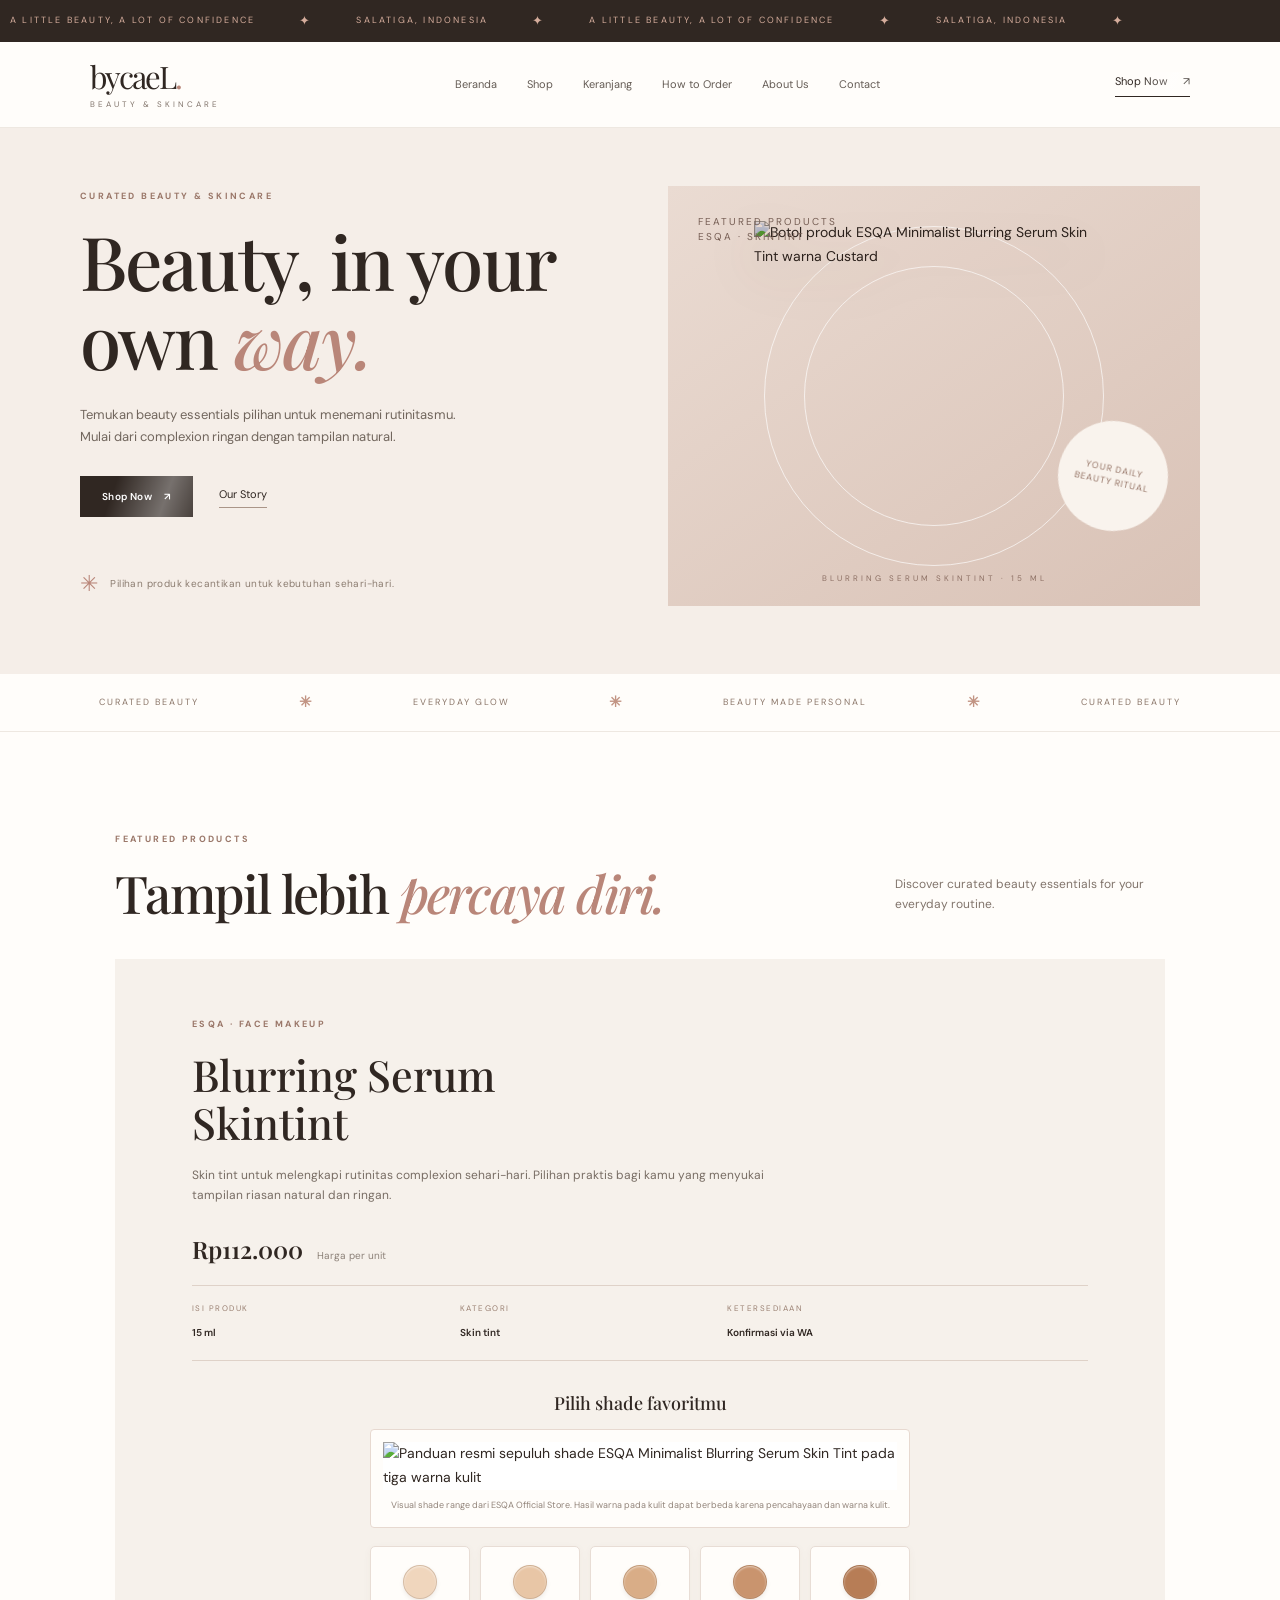
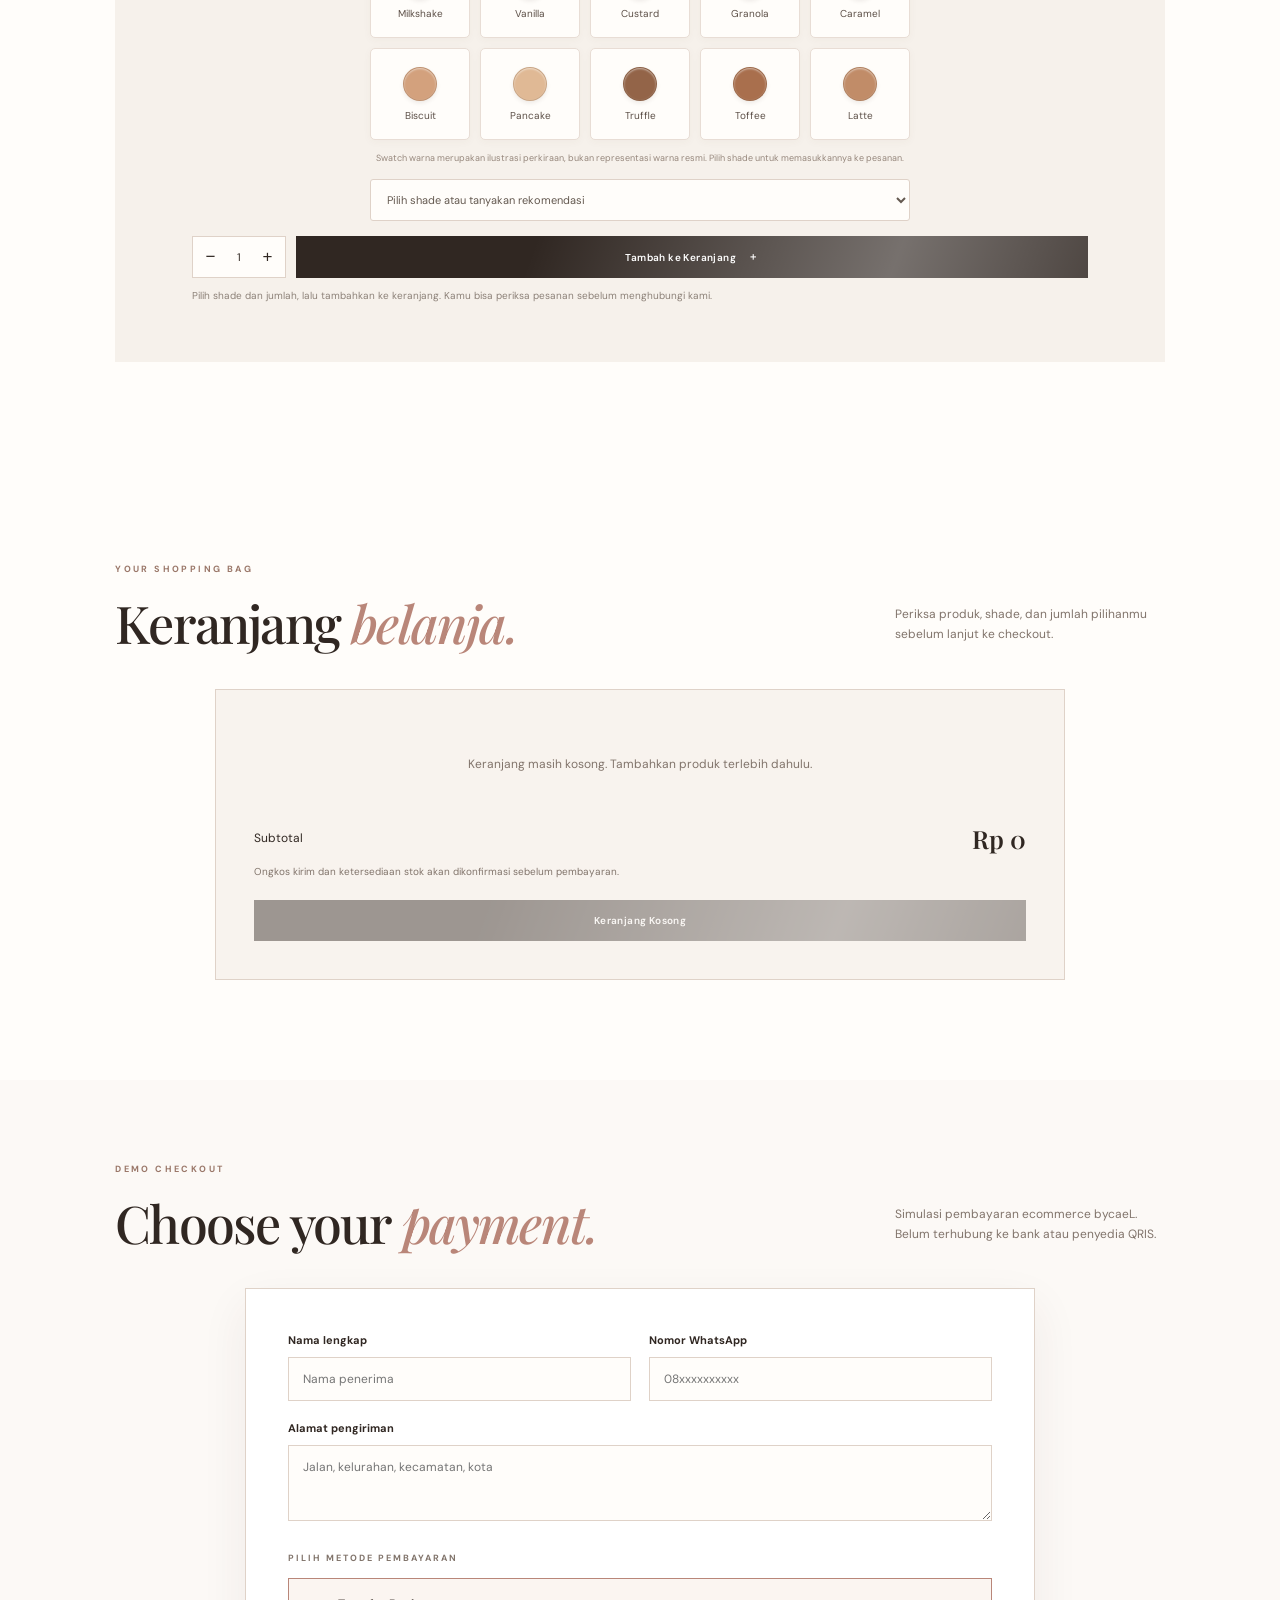
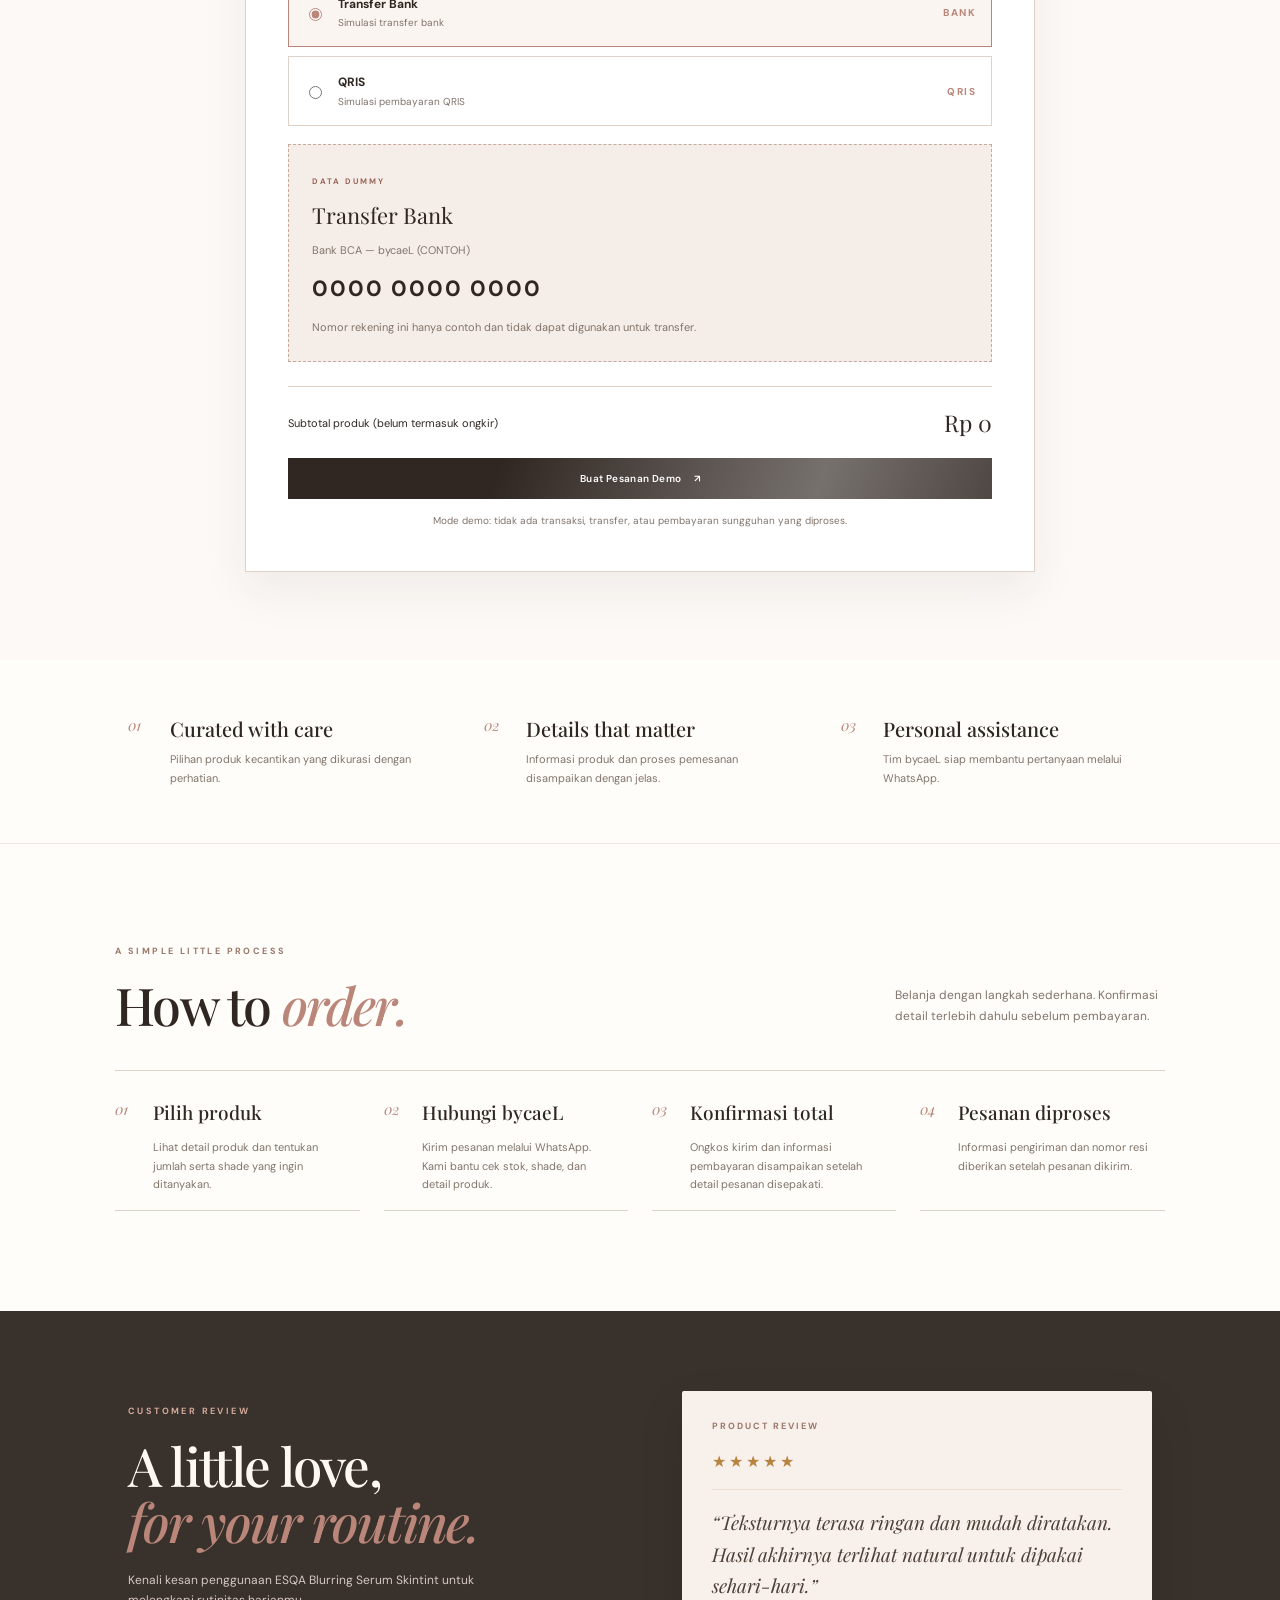
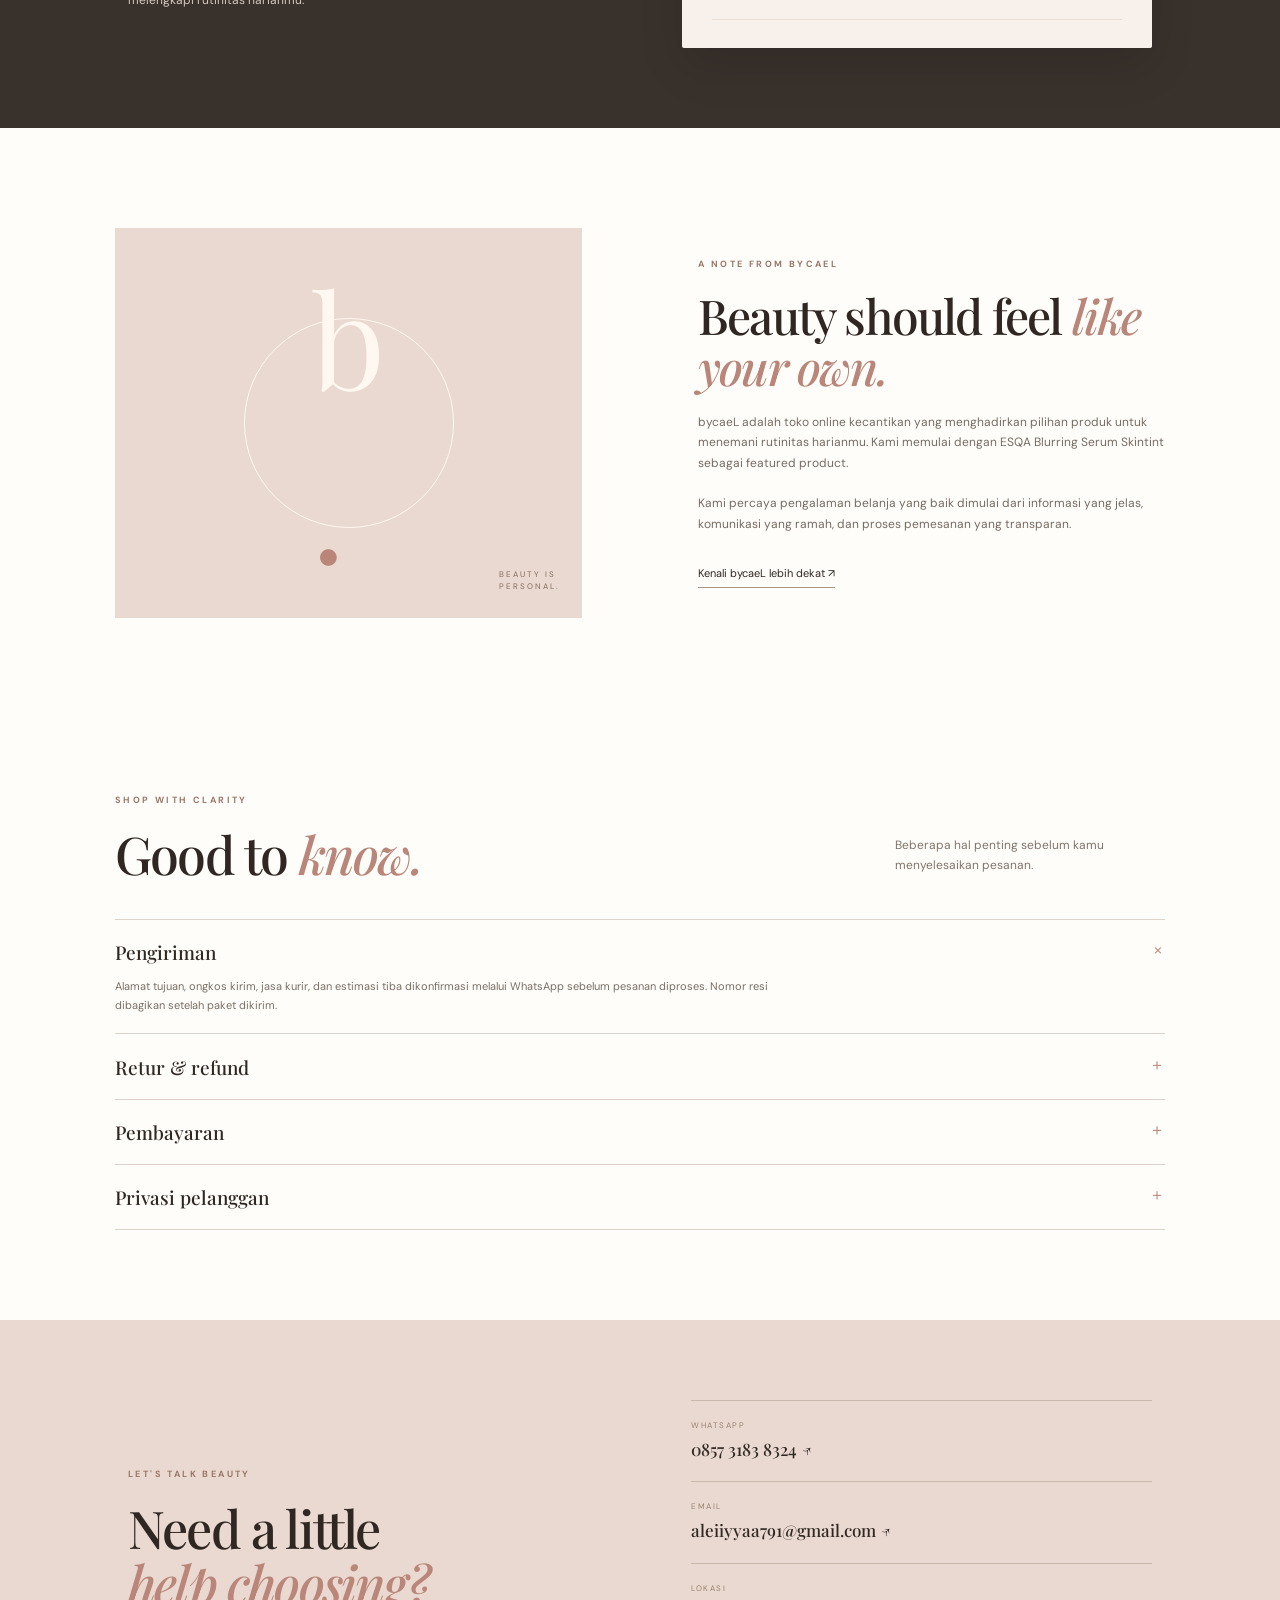
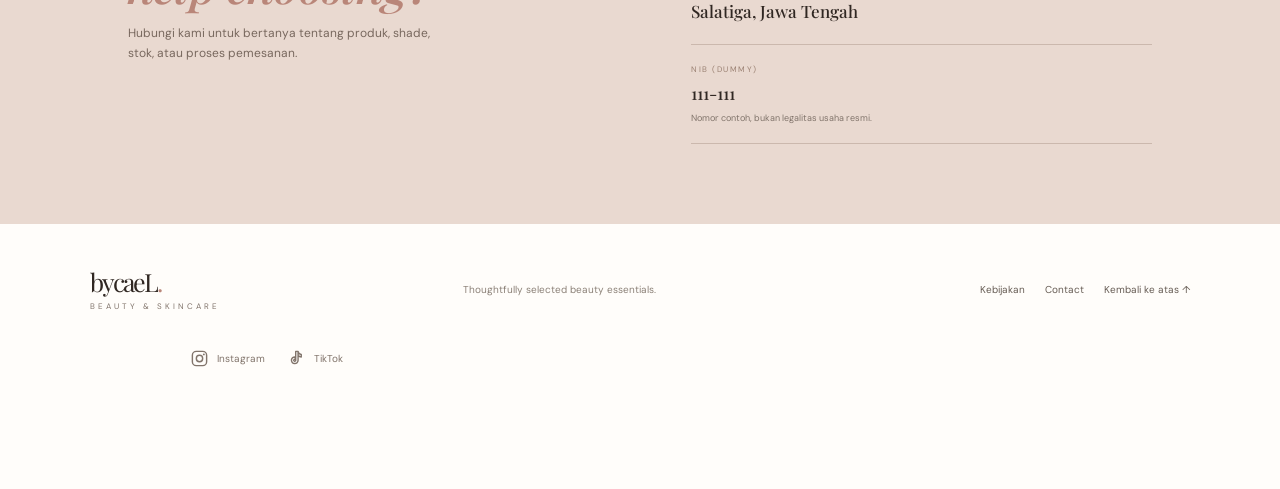
==== commit 9258606d: "Restore bank transfer and QRIS checkout options" ====
--- a/bycael/index.html
+++ b/bycael/index.html
@@ -92,18 +92,24 @@
     </section>
 
     <section class="section-wrap payment-section" id="payment">
-      <div class="section-heading"><div><p class="eyebrow">DEMO CHECKOUT</p><h2>Choose your <em>payment.</em></h2></div><p>Simulasi pembayaran ecommerce bycaeL. Belum terhubung ke bank atau penyedia QRIS.</p></div>
-      <form class="payment-card" id="paymentForm">
-        <div class="payment-fields">
-          <label>Nama lengkap<input id="buyerName" name="buyerName" autocomplete="name" required placeholder="Nama penerima"></label>
-          <label>Nomor WhatsApp<input id="buyerPhone" name="buyerPhone" inputmode="tel" autocomplete="tel" required placeholder="08xxxxxxxxxx"></label>
-          <label class="payment-address">Alamat pengiriman<textarea id="buyerAddress" name="buyerAddress" rows="3" required placeholder="Jalan, kelurahan, kecamatan, kota"></textarea></label>
-        </div>
-        <div class="payment-total"><span>Total sementara (belum termasuk ongkir)</span><strong id="paymentTotal">Rp0</strong></div>
-        <button class="button button-dark payment-submit" type="submit">Konfirmasi Pesanan via WhatsApp <span>↗</span></button>
-        <p class="payment-disclaimer" id="paymentResult" role="status">WhatsApp baru akan terbuka setelah kamu memeriksa keranjang dan menekan tombol konfirmasi ini.</p>
-      </form>
-    </section>
+  <div class="section-heading"><div><p class="eyebrow">DEMO CHECKOUT</p><h2>Choose your <em>payment.</em></h2></div><p>Simulasi pembayaran ecommerce bycaeL. Belum terhubung ke bank atau penyedia QRIS.</p></div>
+  <form class="payment-card" id="paymentForm">
+    <div class="payment-fields">
+      <label>Nama lengkap<input id="buyerName" name="buyerName" autocomplete="name" required placeholder="Nama penerima"></label>
+      <label>Nomor WhatsApp<input id="buyerPhone" name="buyerPhone" inputmode="tel" autocomplete="tel" required placeholder="08xxxxxxxxxx"></label>
+      <label class="payment-address">Alamat pengiriman<textarea id="buyerAddress" name="buyerAddress" rows="3" required placeholder="Jalan, kelurahan, kecamatan, kota"></textarea></label>
+    </div>
+    <div class="payment-methods"><p class="payment-label">PILIH METODE PEMBAYARAN</p>
+      <label class="payment-option"><input type="radio" name="paymentMethod" value="Transfer Bank" checked><span><b>Transfer Bank</b><small>Simulasi transfer bank</small></span><strong>BANK</strong></label>
+      <label class="payment-option"><input type="radio" name="paymentMethod" value="QRIS"><span><b>QRIS</b><small>Simulasi pembayaran QRIS</small></span><strong>QRIS</strong></label>
+    </div>
+    <div class="demo-payment-panel" id="bankDemo"><span class="demo-stamp">DATA DUMMY</span><h3>Transfer Bank</h3><p>Bank BCA — bycaeL (CONTOH)</p><strong class="demo-account">0000 0000 0000</strong><small>Nomor rekening ini hanya contoh dan tidak dapat digunakan untuk transfer.</small></div>
+    <div class="demo-payment-panel qris-panel" id="qrisDemo" hidden><span class="demo-stamp">QRIS DEMO</span><div class="qris-placeholder"><span>QRIS</span><b>DEMO</b><small>BUKAN KODE PEMBAYARAN</small></div><small>Gambar ini bukan QRIS asli dan tidak dapat dipindai untuk membayar.</small></div>
+    <div class="payment-total"><span>Subtotal produk (belum termasuk ongkir)</span><strong id="paymentTotal">Rp112.000</strong></div>
+    <button class="button button-dark payment-submit" type="submit">Buat Pesanan Demo <span>↗</span></button>
+    <p class="payment-disclaimer" id="paymentResult" role="status">Mode demo: tidak ada transaksi, transfer, atau pembayaran sungguhan yang diproses.</p>
+  </form>
+</section>
 
     <section class="benefits">
       <div><span>01</span><h3>Curated with care</h3><p>Pilihan produk kecantikan yang dikurasi dengan perhatian.</p></div>
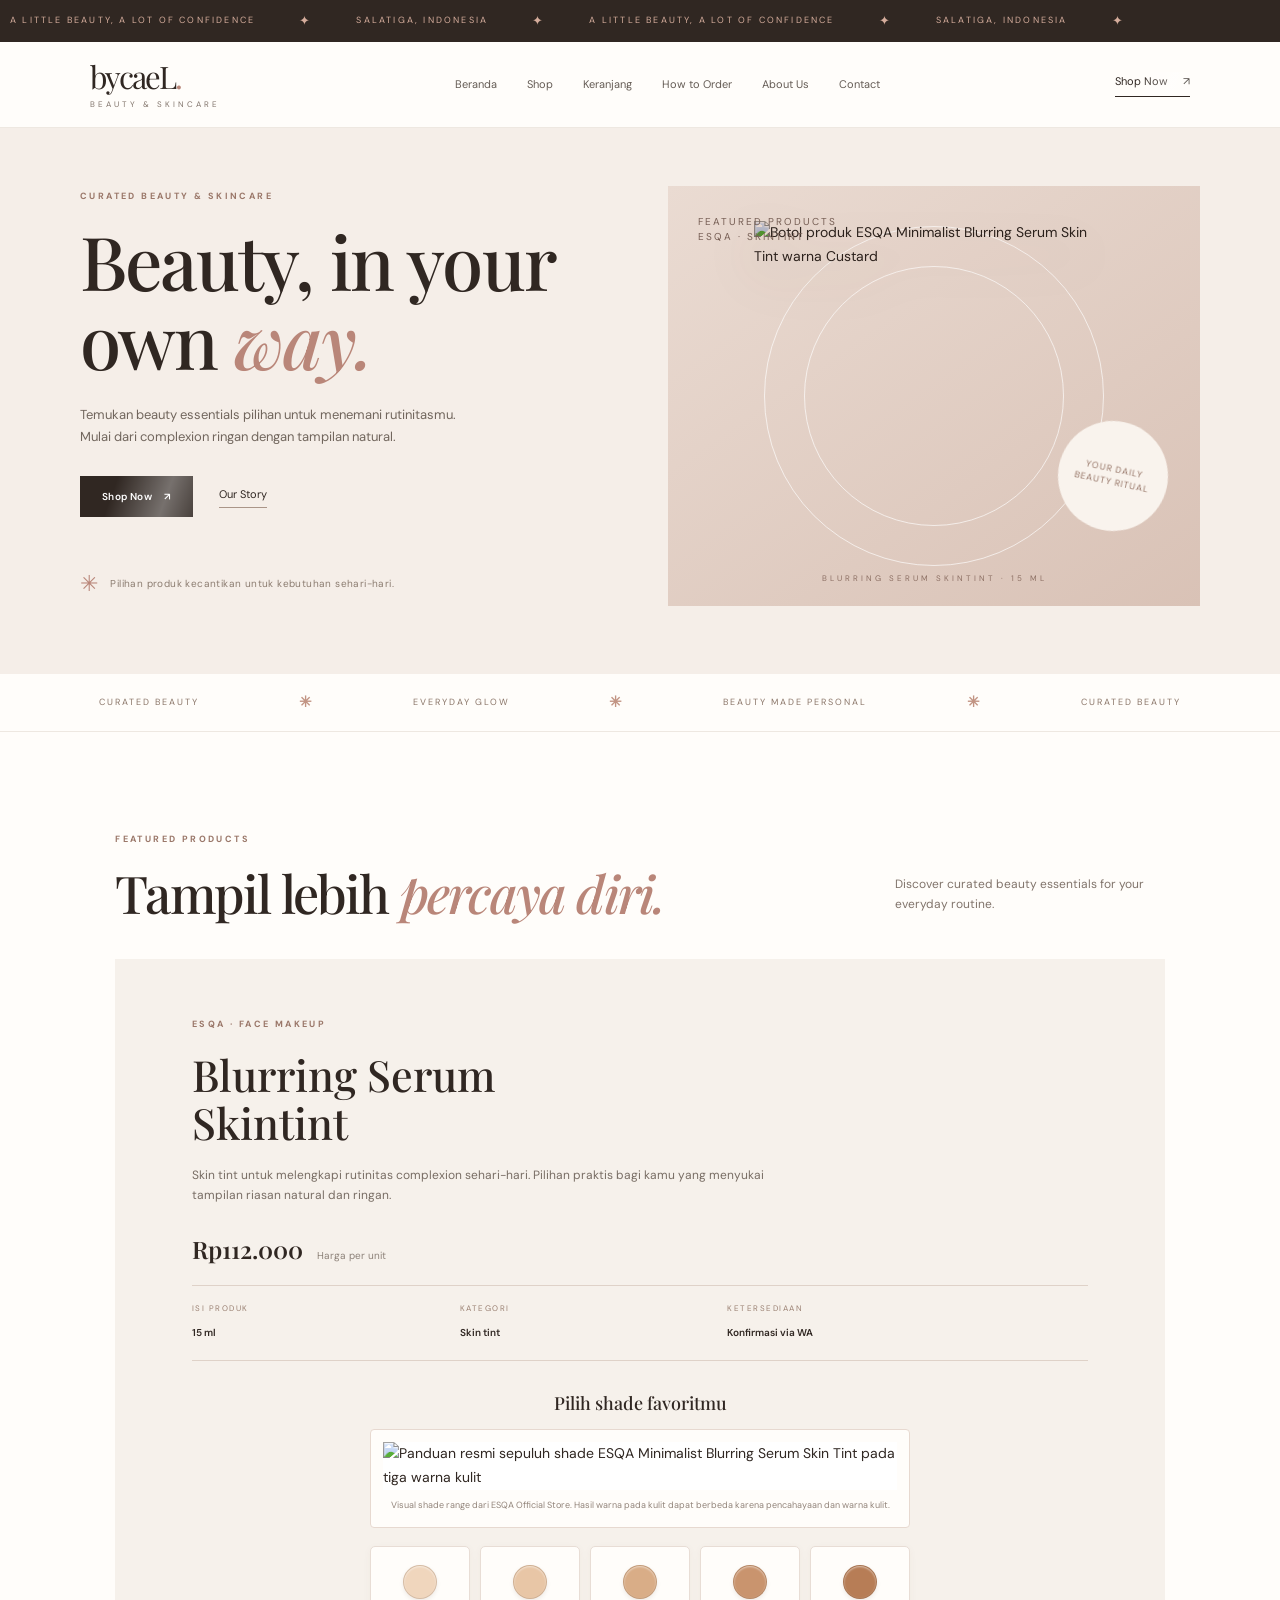
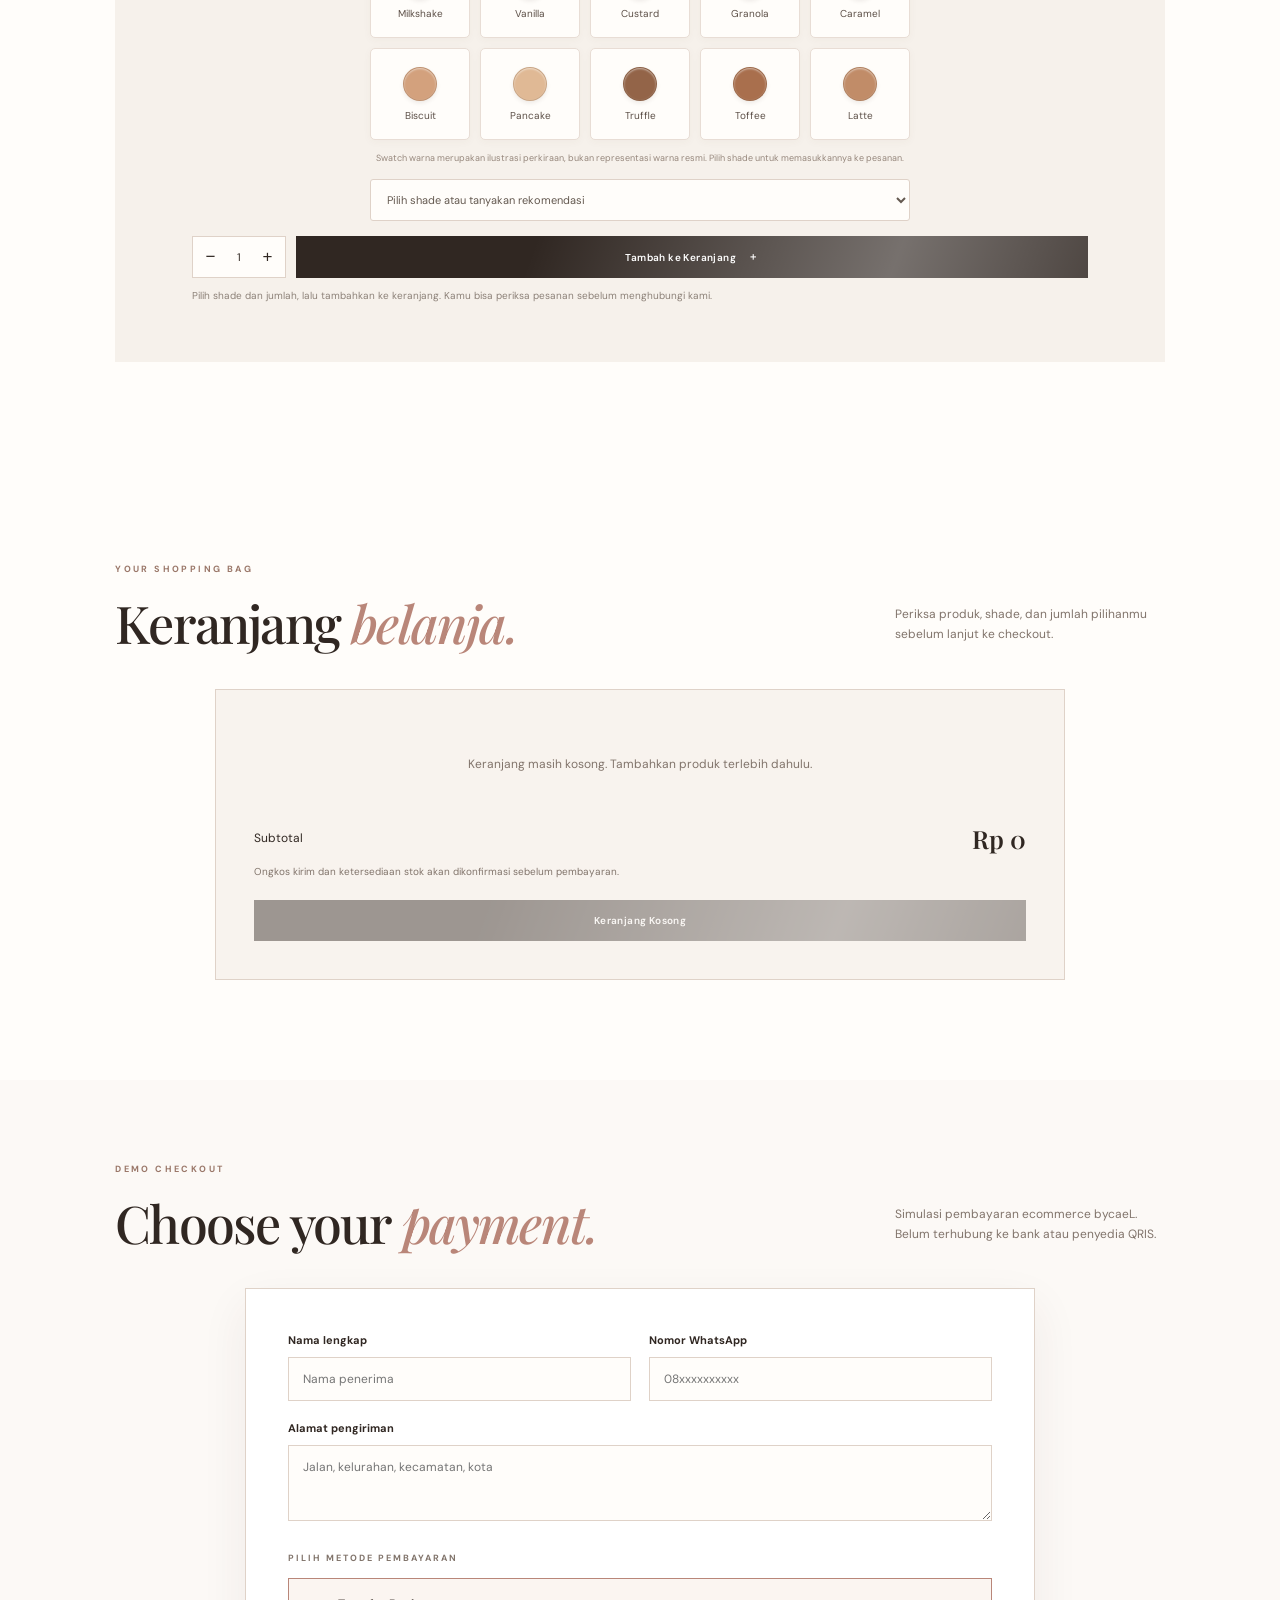
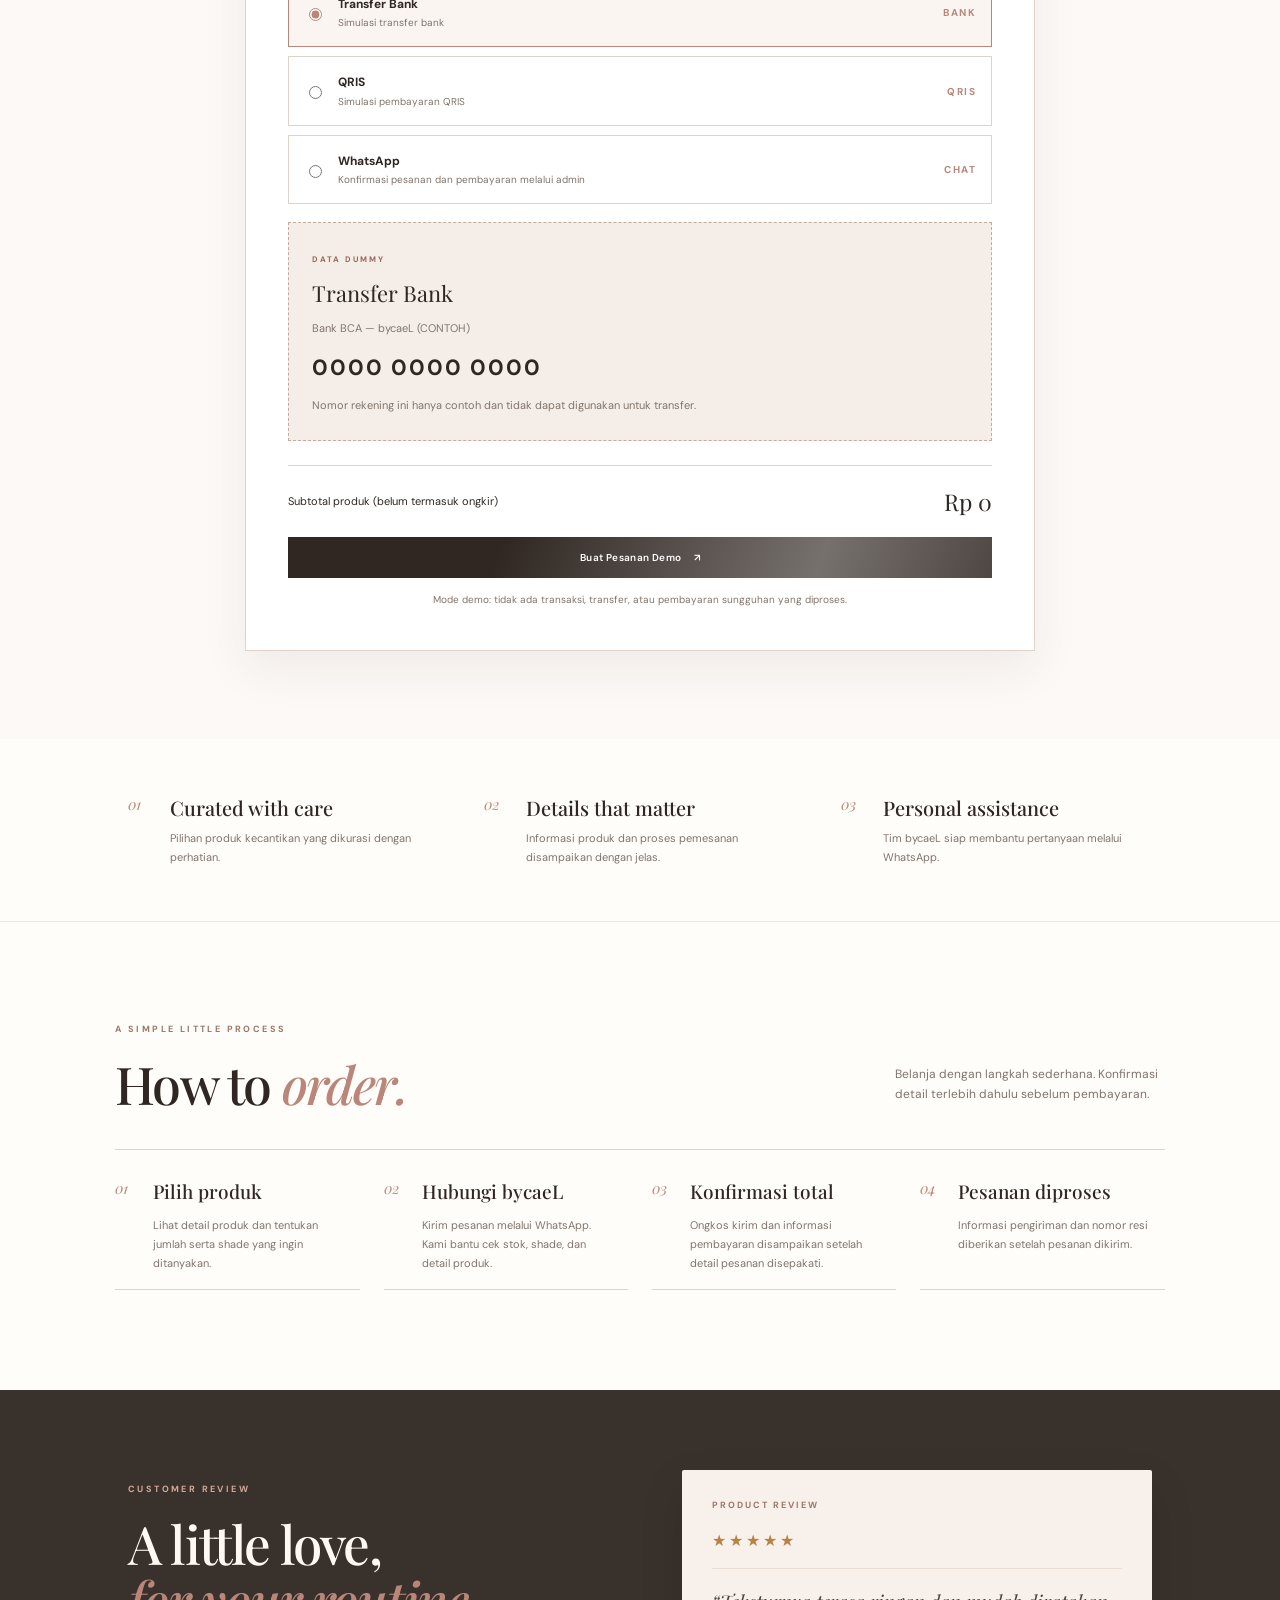
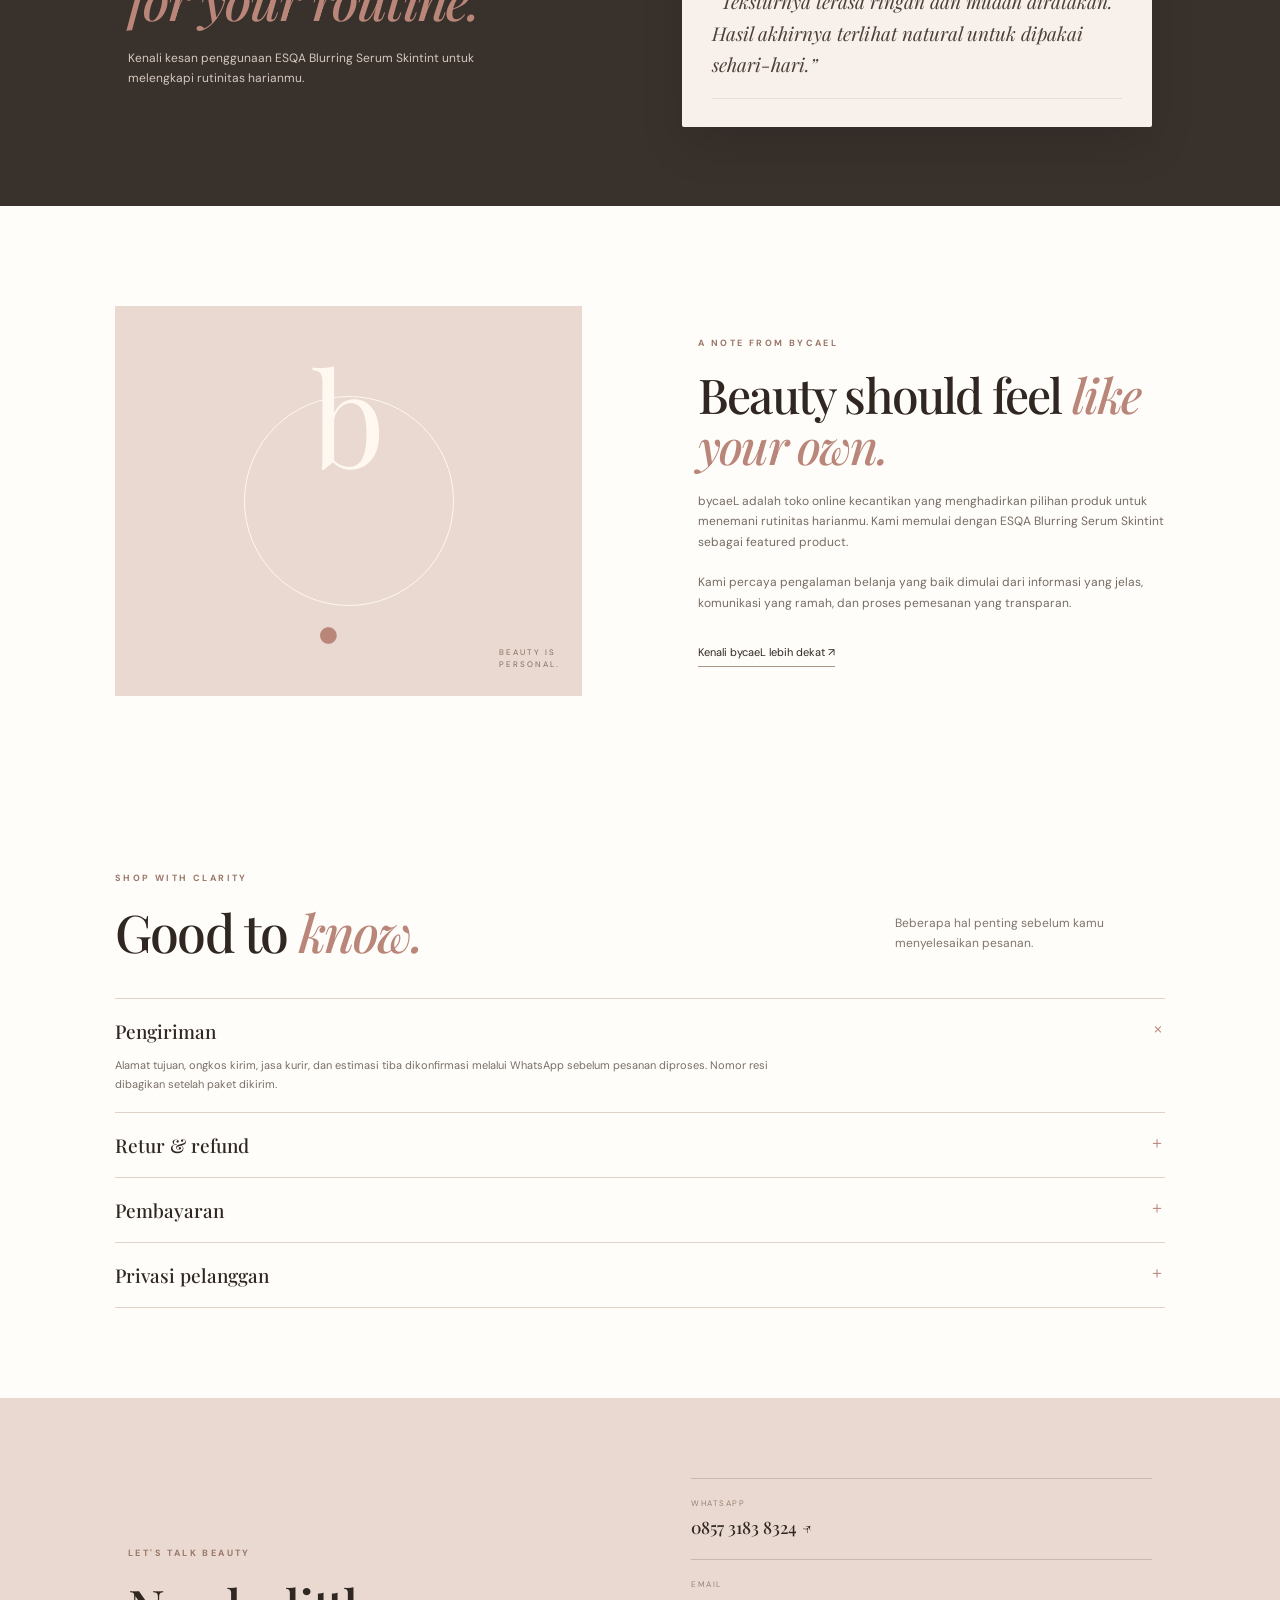
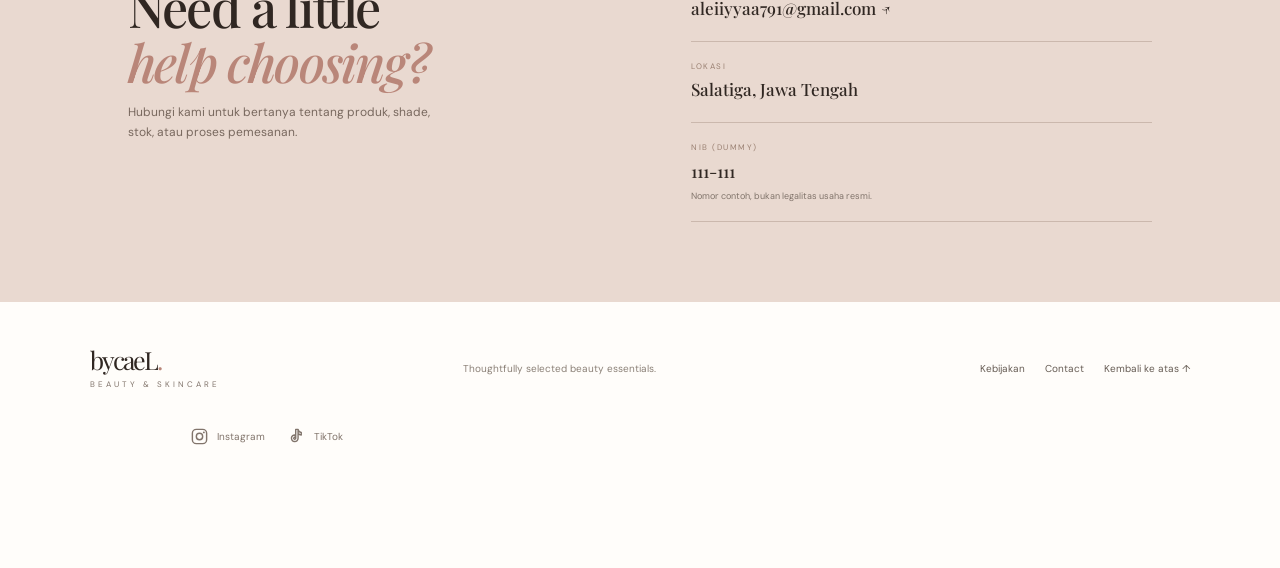
==== commit 38ff2fce: "Add WhatsApp as an additional checkout payment option" ====
--- a/bycael/index.html
+++ b/bycael/index.html
@@ -102,7 +102,9 @@
     <div class="payment-methods"><p class="payment-label">PILIH METODE PEMBAYARAN</p>
       <label class="payment-option"><input type="radio" name="paymentMethod" value="Transfer Bank" checked><span><b>Transfer Bank</b><small>Simulasi transfer bank</small></span><strong>BANK</strong></label>
       <label class="payment-option"><input type="radio" name="paymentMethod" value="QRIS"><span><b>QRIS</b><small>Simulasi pembayaran QRIS</small></span><strong>QRIS</strong></label>
+      <label class="payment-option"><input type="radio" name="paymentMethod" value="WhatsApp"><span><b>WhatsApp</b><small>Konfirmasi pesanan dan pembayaran melalui admin</small></span><strong>CHAT</strong></label>
     </div>
+    <div class="demo-payment-panel" id="whatsappDemo" hidden><span class="demo-stamp">KONFIRMASI VIA WHATSAPP</span><h3>Hubungi bycaeL</h3><p>Pesanan dan detail pembayaran akan dikonfirmasi langsung oleh admin melalui WhatsApp.</p><small>Jangan melakukan transfer sebelum menerima konfirmasi resmi dari bycaeL.</small></div>
     <div class="demo-payment-panel" id="bankDemo"><span class="demo-stamp">DATA DUMMY</span><h3>Transfer Bank</h3><p>Bank BCA — bycaeL (CONTOH)</p><strong class="demo-account">0000 0000 0000</strong><small>Nomor rekening ini hanya contoh dan tidak dapat digunakan untuk transfer.</small></div>
     <div class="demo-payment-panel qris-panel" id="qrisDemo" hidden><span class="demo-stamp">QRIS DEMO</span><div class="qris-placeholder"><span>QRIS</span><b>DEMO</b><small>BUKAN KODE PEMBAYARAN</small></div><small>Gambar ini bukan QRIS asli dan tidak dapat dipindai untuk membayar.</small></div>
     <div class="payment-total"><span>Subtotal produk (belum termasuk ongkir)</span><strong id="paymentTotal">Rp112.000</strong></div>
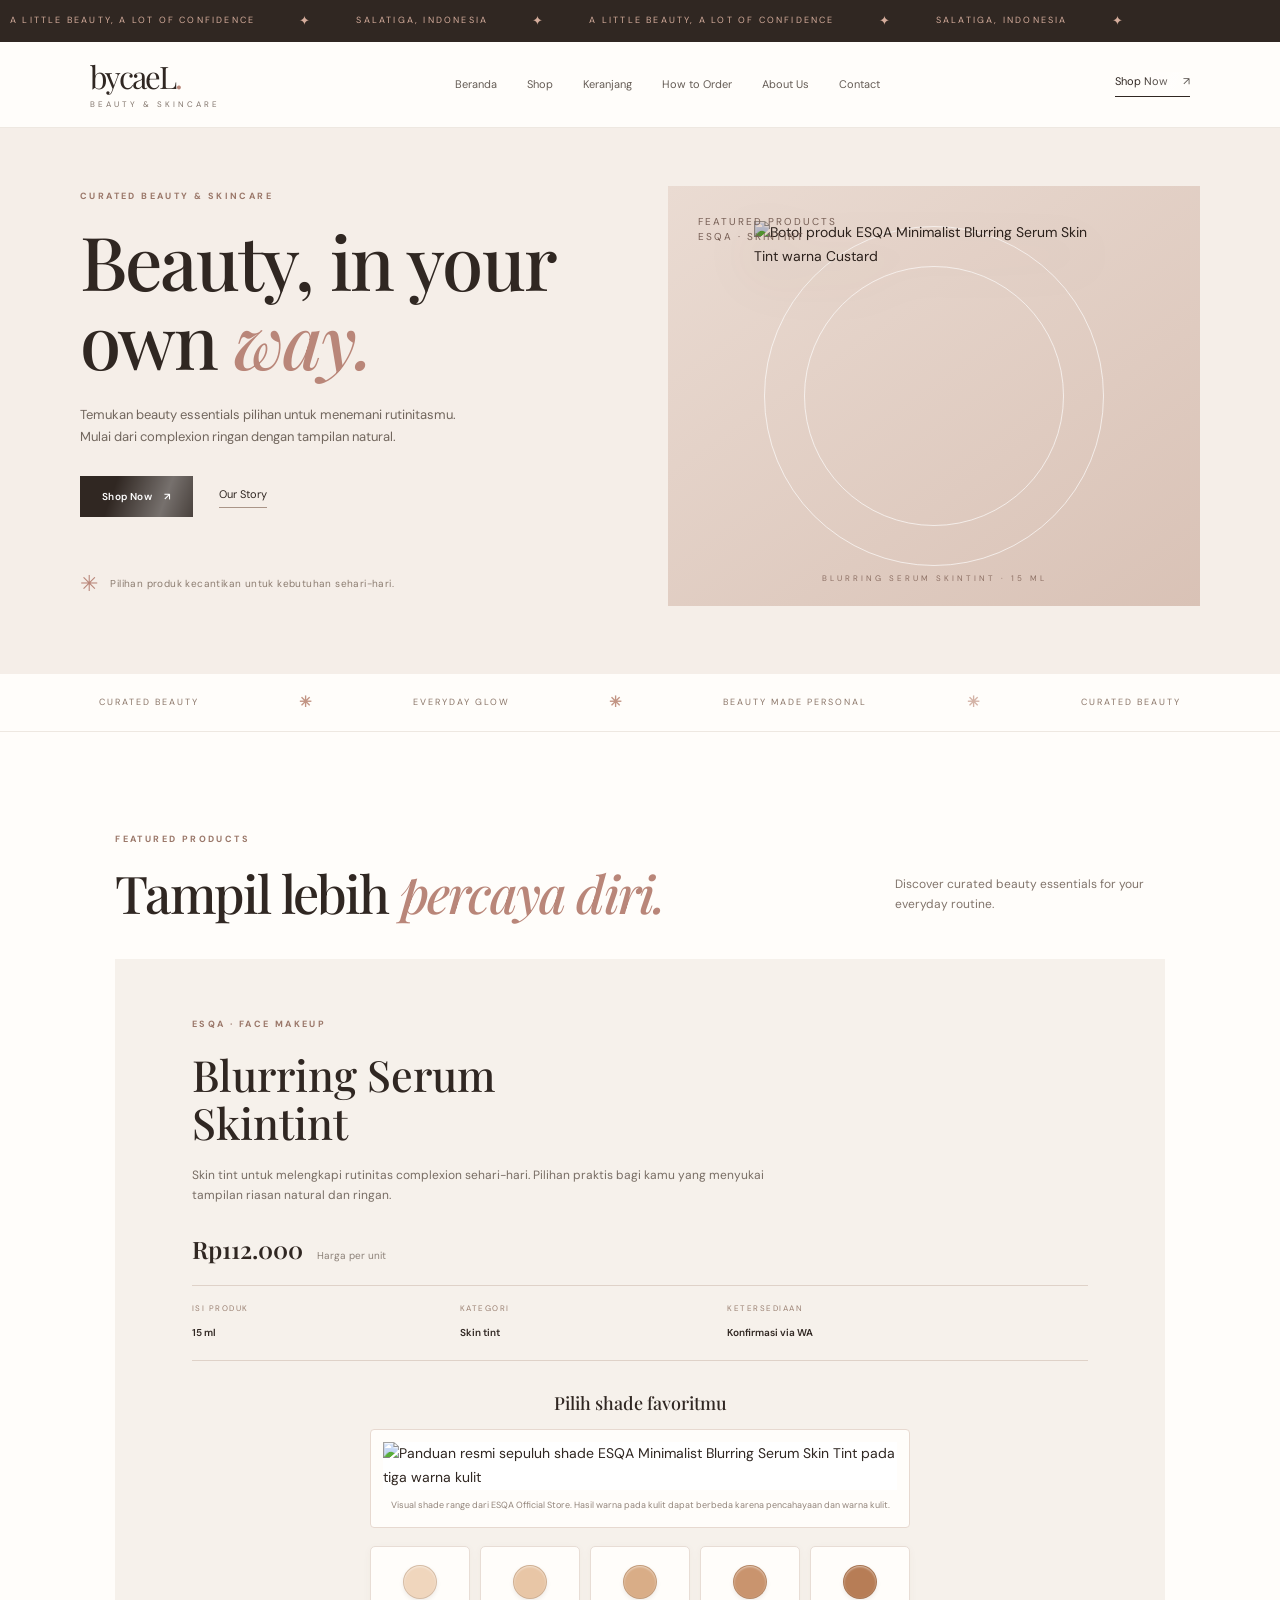
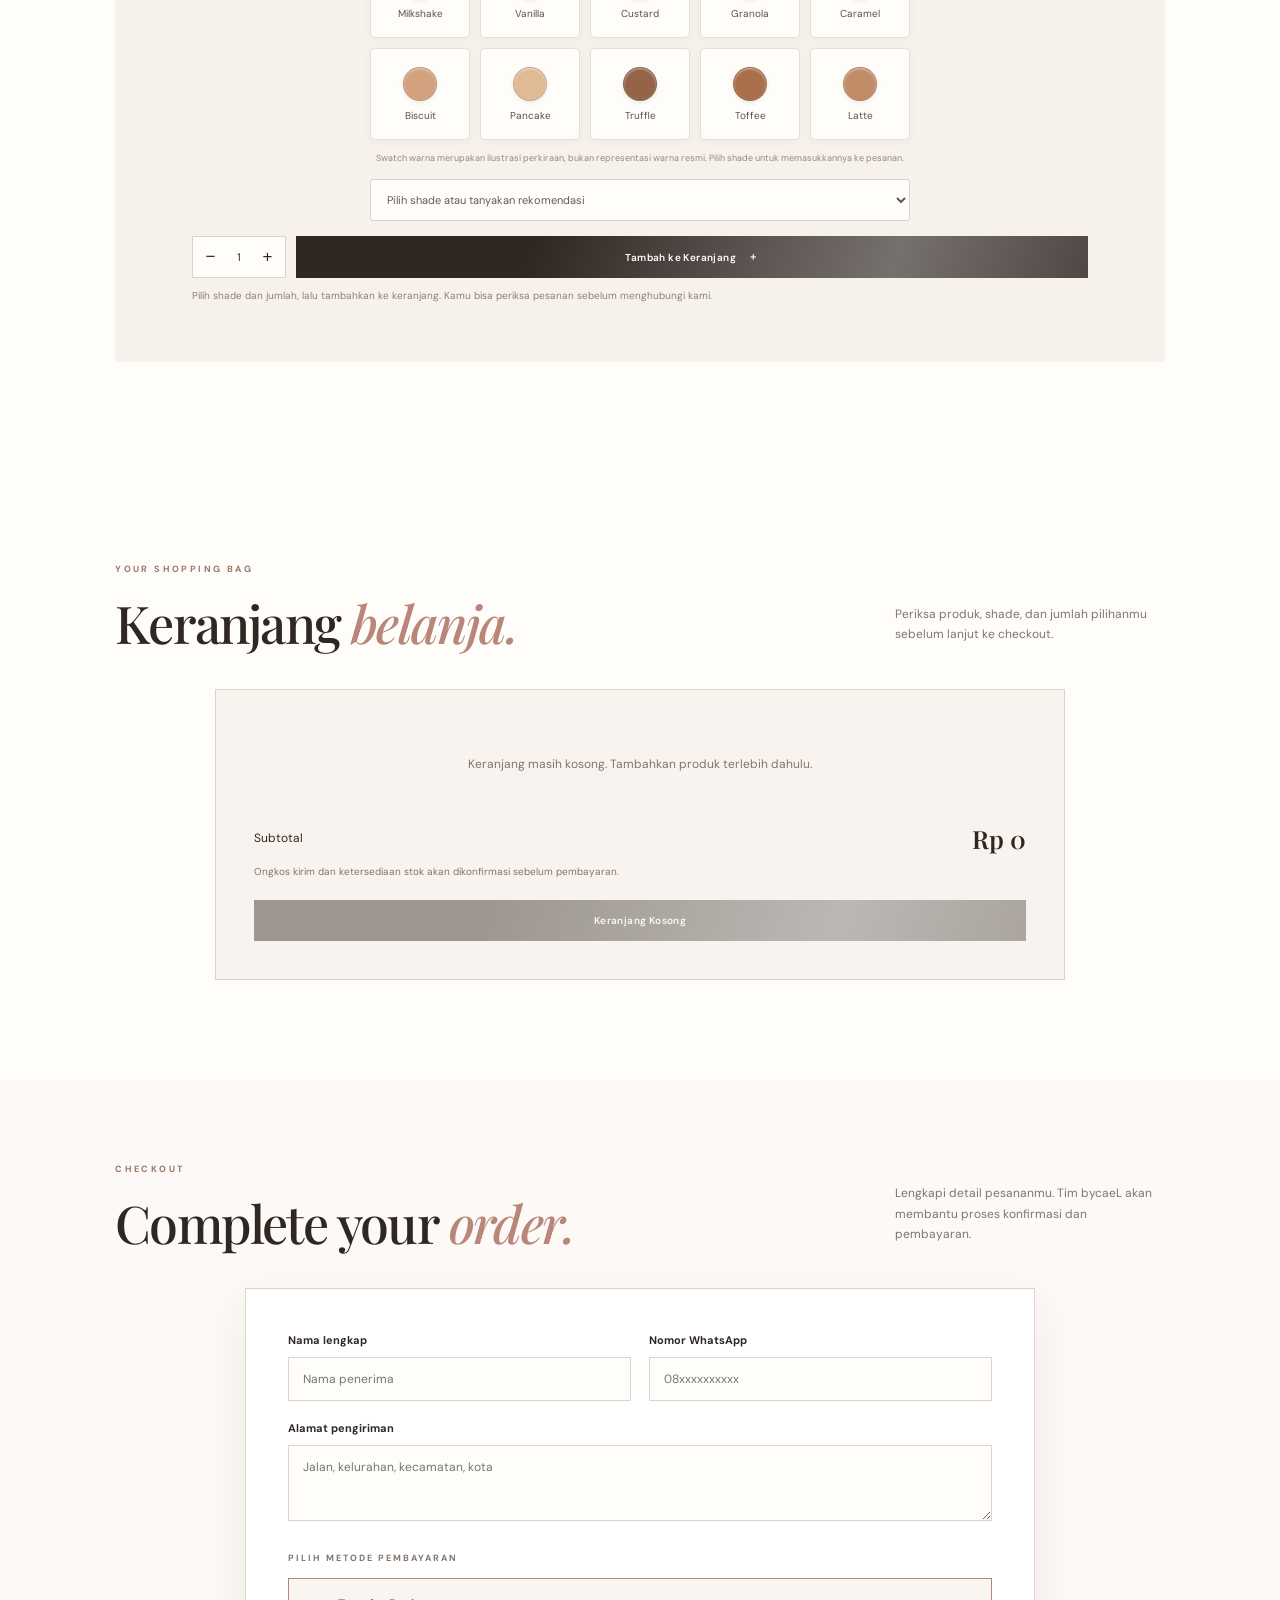
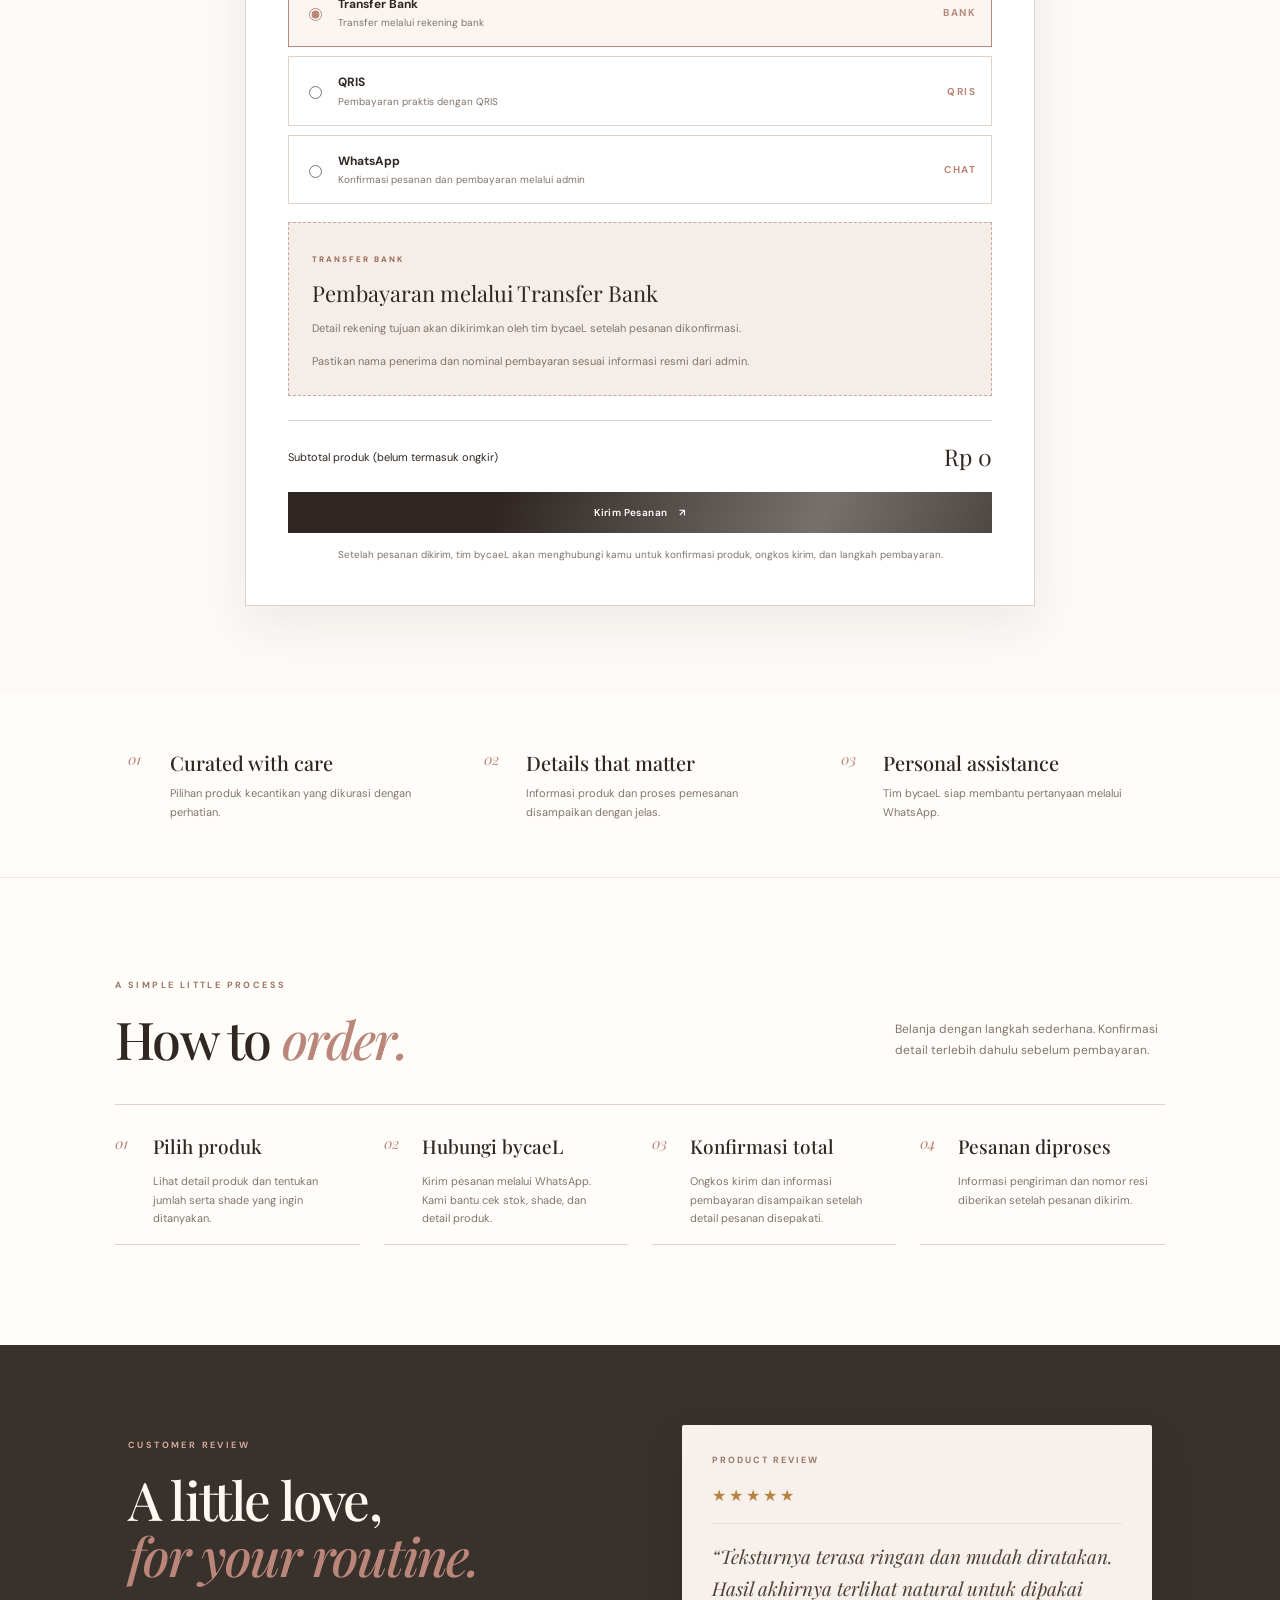
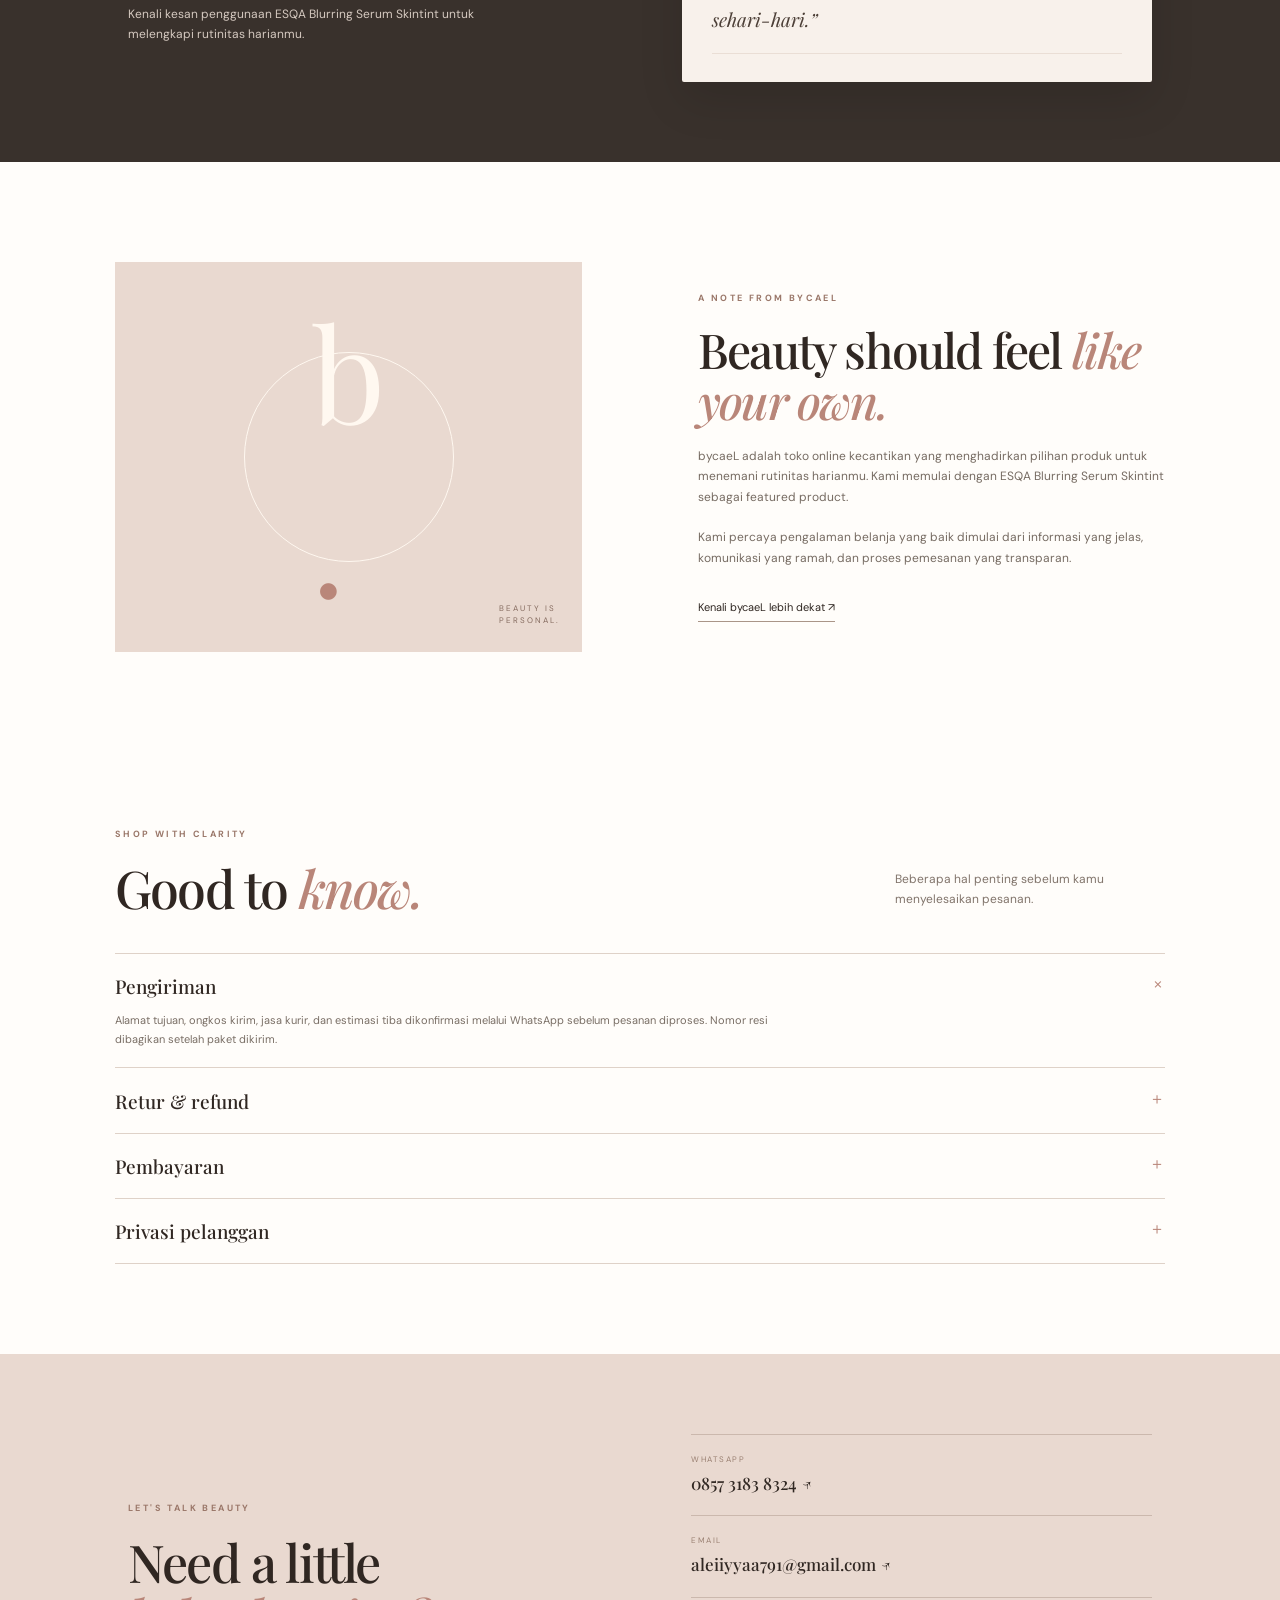
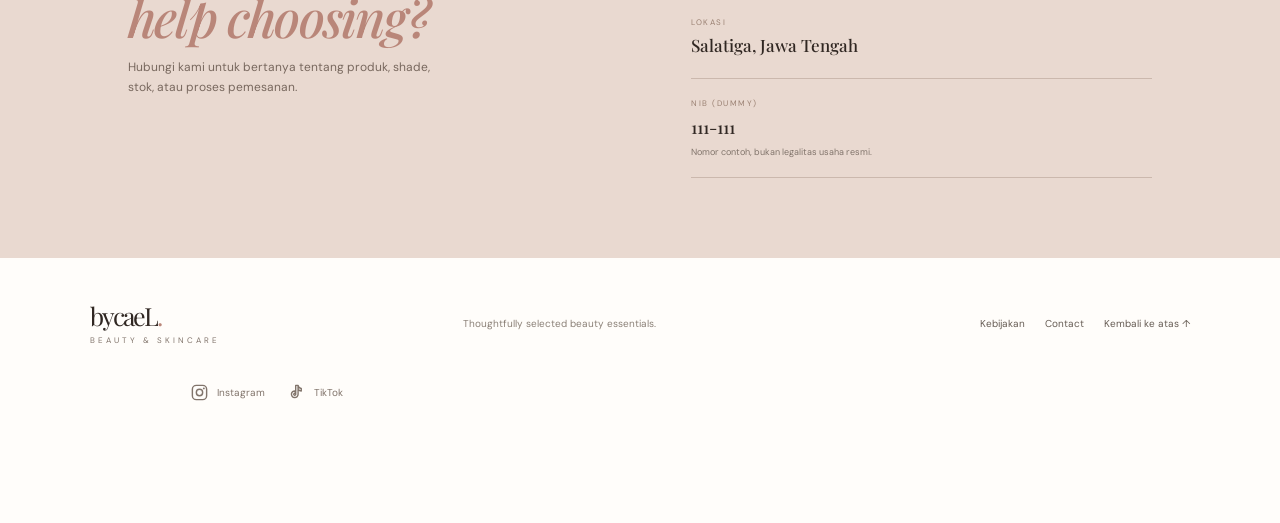
==== commit 6d472392: "Polish checkout wording and remove demo-facing labels" ====
--- a/bycael/index.html
+++ b/bycael/index.html
@@ -92,7 +92,7 @@
     </section>
 
     <section class="section-wrap payment-section" id="payment">
-  <div class="section-heading"><div><p class="eyebrow">DEMO CHECKOUT</p><h2>Choose your <em>payment.</em></h2></div><p>Simulasi pembayaran ecommerce bycaeL. Belum terhubung ke bank atau penyedia QRIS.</p></div>
+  <div class="section-heading"><div><p class="eyebrow">CHECKOUT</p><h2>Complete your <em>order.</em></h2></div><p>Lengkapi detail pesananmu. Tim bycaeL akan membantu proses konfirmasi dan pembayaran.</p></div>
   <form class="payment-card" id="paymentForm">
     <div class="payment-fields">
       <label>Nama lengkap<input id="buyerName" name="buyerName" autocomplete="name" required placeholder="Nama penerima"></label>
@@ -100,16 +100,16 @@
       <label class="payment-address">Alamat pengiriman<textarea id="buyerAddress" name="buyerAddress" rows="3" required placeholder="Jalan, kelurahan, kecamatan, kota"></textarea></label>
     </div>
     <div class="payment-methods"><p class="payment-label">PILIH METODE PEMBAYARAN</p>
-      <label class="payment-option"><input type="radio" name="paymentMethod" value="Transfer Bank" checked><span><b>Transfer Bank</b><small>Simulasi transfer bank</small></span><strong>BANK</strong></label>
-      <label class="payment-option"><input type="radio" name="paymentMethod" value="QRIS"><span><b>QRIS</b><small>Simulasi pembayaran QRIS</small></span><strong>QRIS</strong></label>
+      <label class="payment-option"><input type="radio" name="paymentMethod" value="Transfer Bank" checked><span><b>Transfer Bank</b><small>Transfer melalui rekening bank</small></span><strong>BANK</strong></label>
+      <label class="payment-option"><input type="radio" name="paymentMethod" value="QRIS"><span><b>QRIS</b><small>Pembayaran praktis dengan QRIS</small></span><strong>QRIS</strong></label>
       <label class="payment-option"><input type="radio" name="paymentMethod" value="WhatsApp"><span><b>WhatsApp</b><small>Konfirmasi pesanan dan pembayaran melalui admin</small></span><strong>CHAT</strong></label>
     </div>
-    <div class="demo-payment-panel" id="whatsappDemo" hidden><span class="demo-stamp">KONFIRMASI VIA WHATSAPP</span><h3>Hubungi bycaeL</h3><p>Pesanan dan detail pembayaran akan dikonfirmasi langsung oleh admin melalui WhatsApp.</p><small>Jangan melakukan transfer sebelum menerima konfirmasi resmi dari bycaeL.</small></div>
-    <div class="demo-payment-panel" id="bankDemo"><span class="demo-stamp">DATA DUMMY</span><h3>Transfer Bank</h3><p>Bank BCA — bycaeL (CONTOH)</p><strong class="demo-account">0000 0000 0000</strong><small>Nomor rekening ini hanya contoh dan tidak dapat digunakan untuk transfer.</small></div>
-    <div class="demo-payment-panel qris-panel" id="qrisDemo" hidden><span class="demo-stamp">QRIS DEMO</span><div class="qris-placeholder"><span>QRIS</span><b>DEMO</b><small>BUKAN KODE PEMBAYARAN</small></div><small>Gambar ini bukan QRIS asli dan tidak dapat dipindai untuk membayar.</small></div>
+    <div class="demo-payment-panel" id="whatsappDemo" hidden><span class="demo-stamp">BANTUAN PEMESANAN</span><h3>Konfirmasi melalui WhatsApp</h3><p>Tim bycaeL siap membantu konfirmasi pesanan dan menjawab pertanyaan seputar pembayaran.</p><small>Detail pembayaran akan diberikan melalui kontak resmi bycaeL.</small></div>
+    <div class="demo-payment-panel" id="bankDemo"><span class="demo-stamp">TRANSFER BANK</span><h3>Pembayaran melalui Transfer Bank</h3><p>Detail rekening tujuan akan dikirimkan oleh tim bycaeL setelah pesanan dikonfirmasi.</p><small>Pastikan nama penerima dan nominal pembayaran sesuai informasi resmi dari admin.</small></div>
+    <div class="demo-payment-panel qris-panel" id="qrisDemo" hidden><span class="demo-stamp">PEMBAYARAN QRIS</span><h3>Bayar dengan QRIS</h3><p>Kode QRIS akan dibagikan oleh tim bycaeL setelah pesanan dan total pembayaran dikonfirmasi.</p><small>Gunakan kode QRIS resmi yang dikirimkan oleh admin.</small></div>
     <div class="payment-total"><span>Subtotal produk (belum termasuk ongkir)</span><strong id="paymentTotal">Rp112.000</strong></div>
-    <button class="button button-dark payment-submit" type="submit">Buat Pesanan Demo <span>↗</span></button>
-    <p class="payment-disclaimer" id="paymentResult" role="status">Mode demo: tidak ada transaksi, transfer, atau pembayaran sungguhan yang diproses.</p>
+    <button class="button button-dark payment-submit" type="submit">Kirim Pesanan <span>↗</span></button>
+    <p class="payment-disclaimer" id="paymentResult" role="status">Setelah pesanan dikirim, tim bycaeL akan menghubungi kamu untuk konfirmasi produk, ongkos kirim, dan langkah pembayaran.</p>
   </form>
 </section>
 
